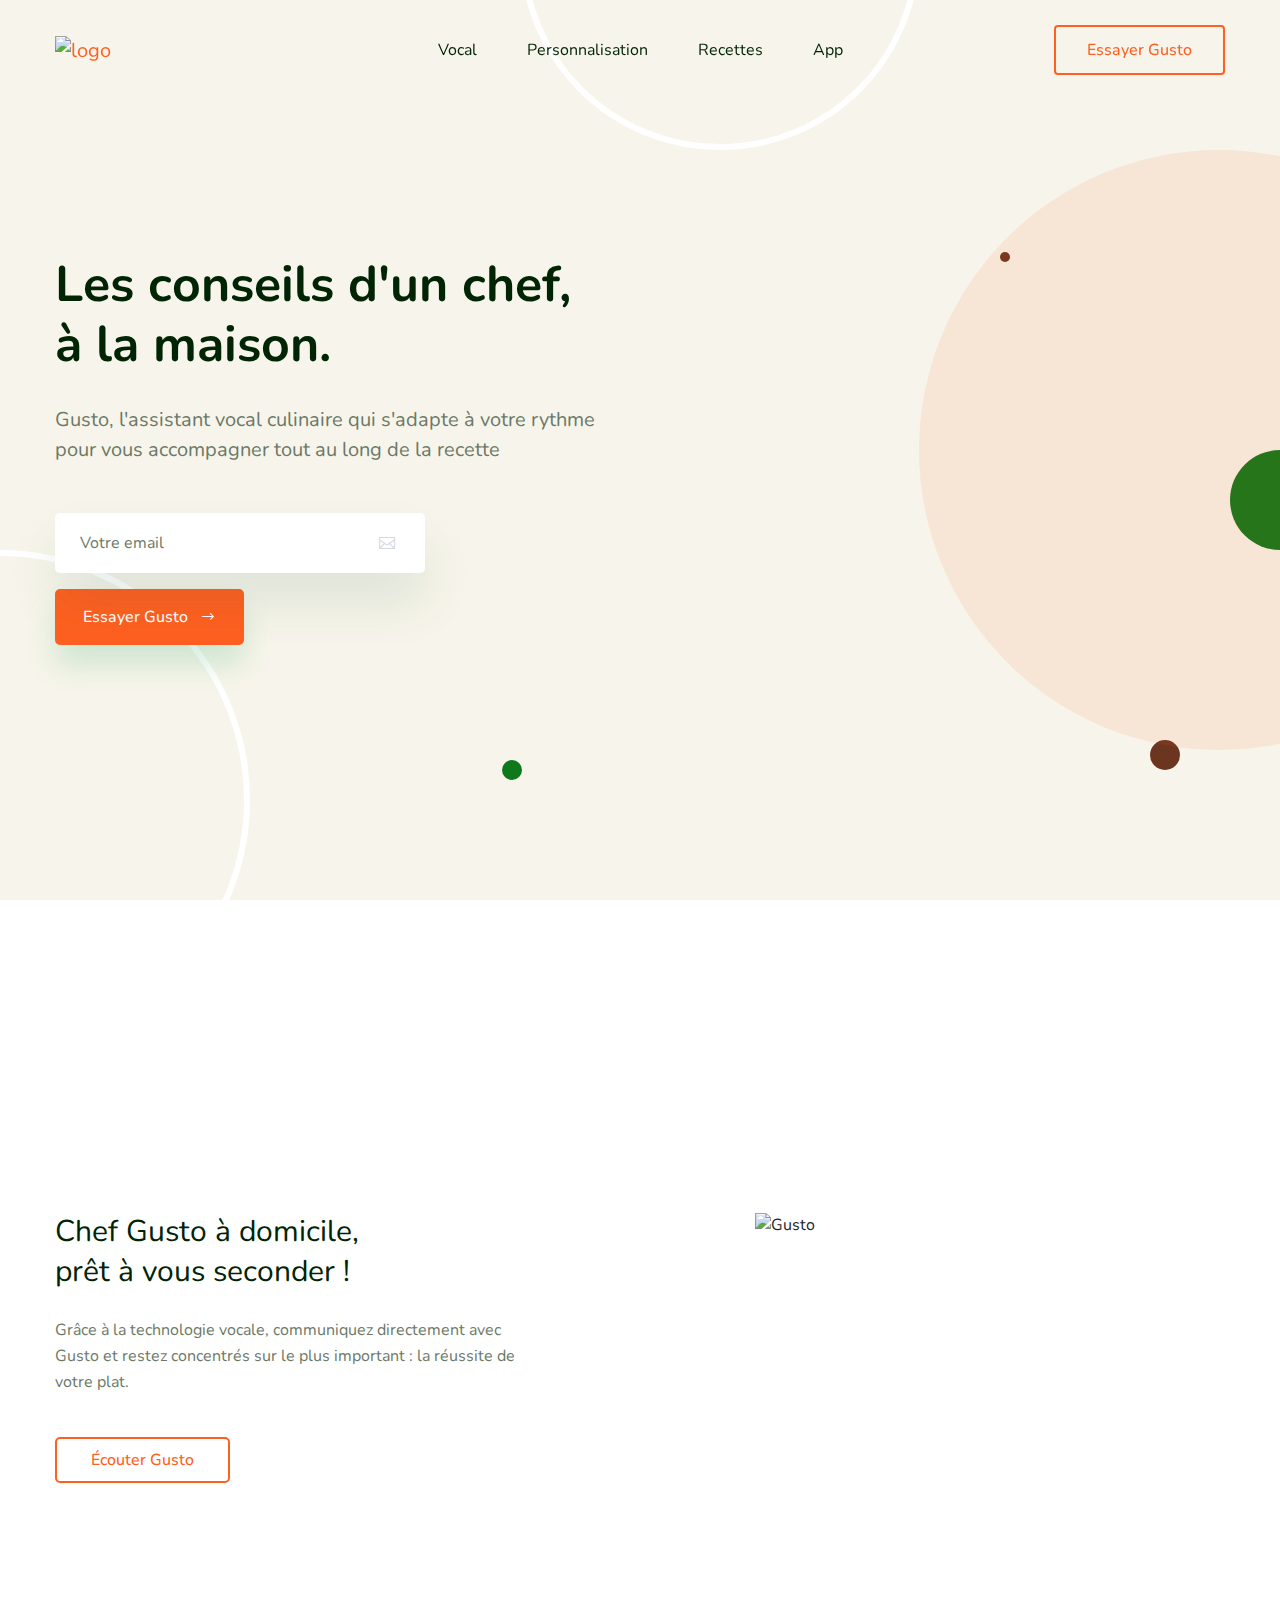
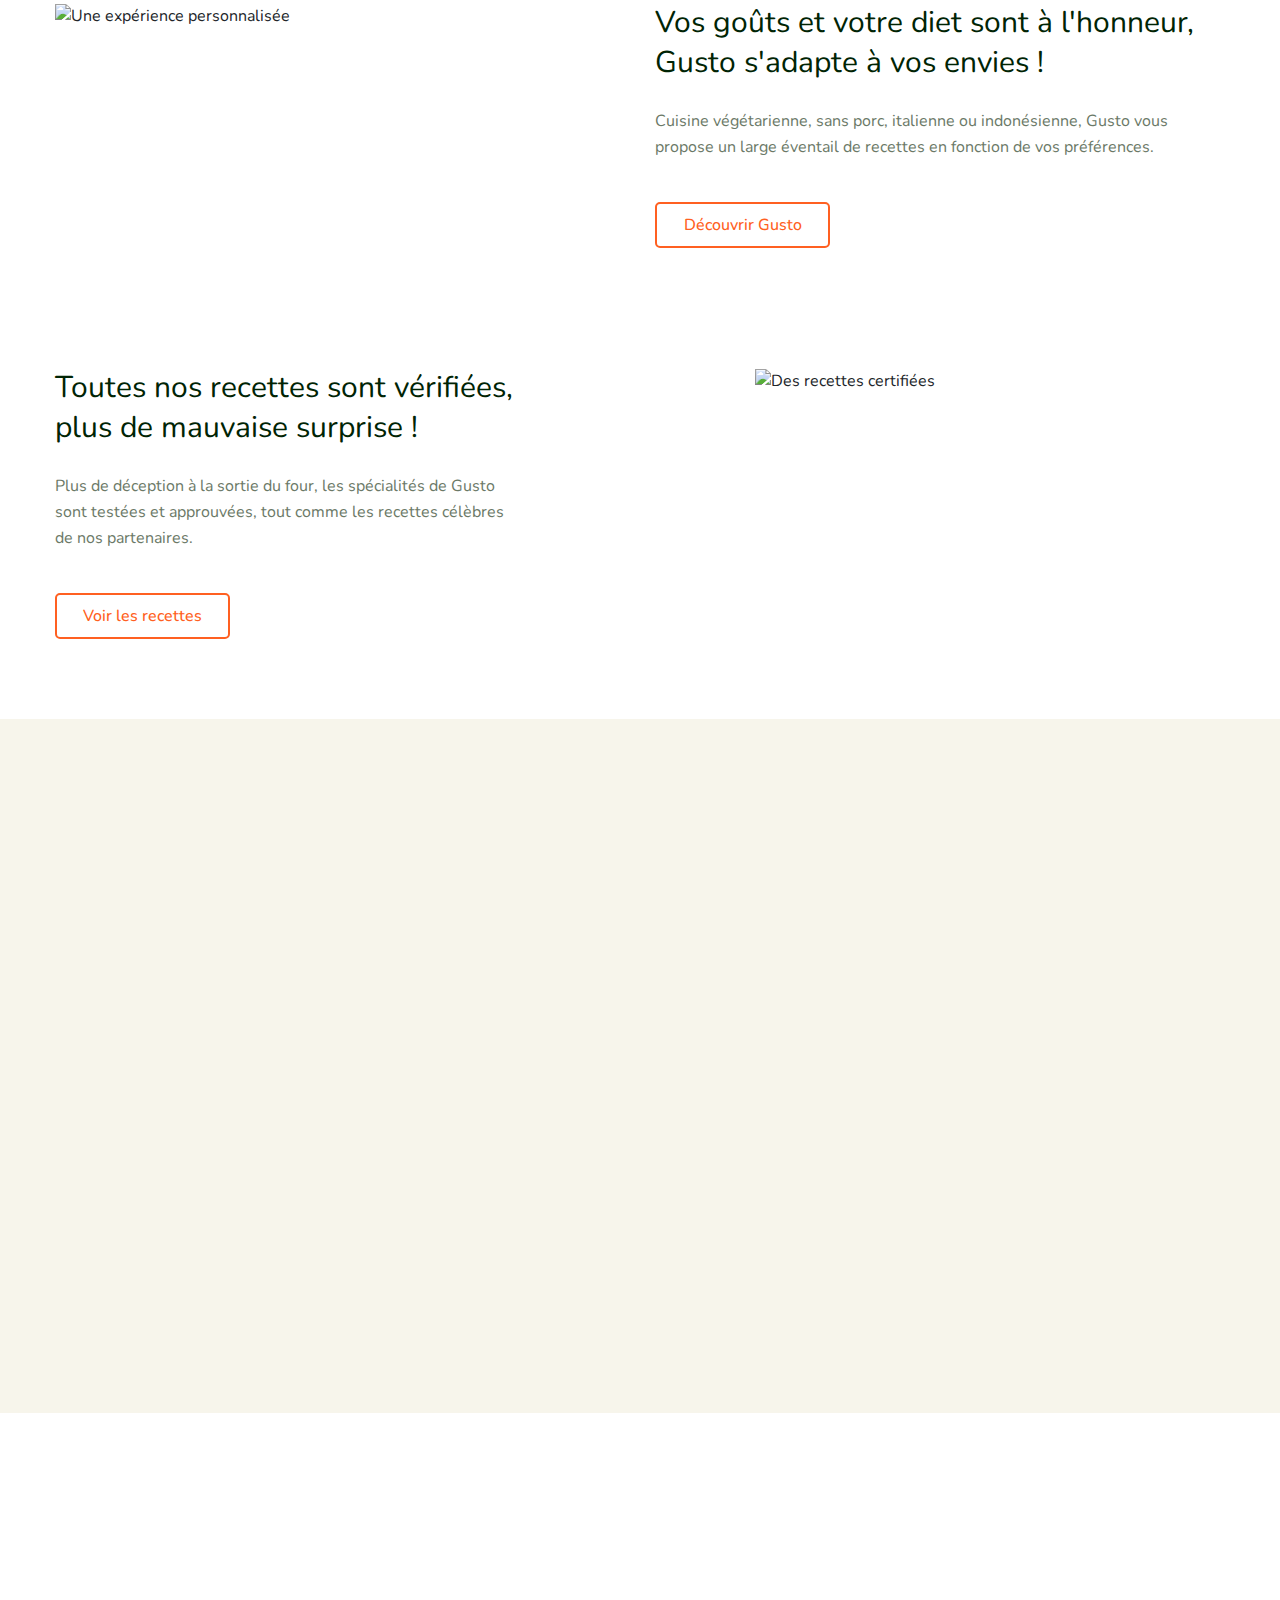
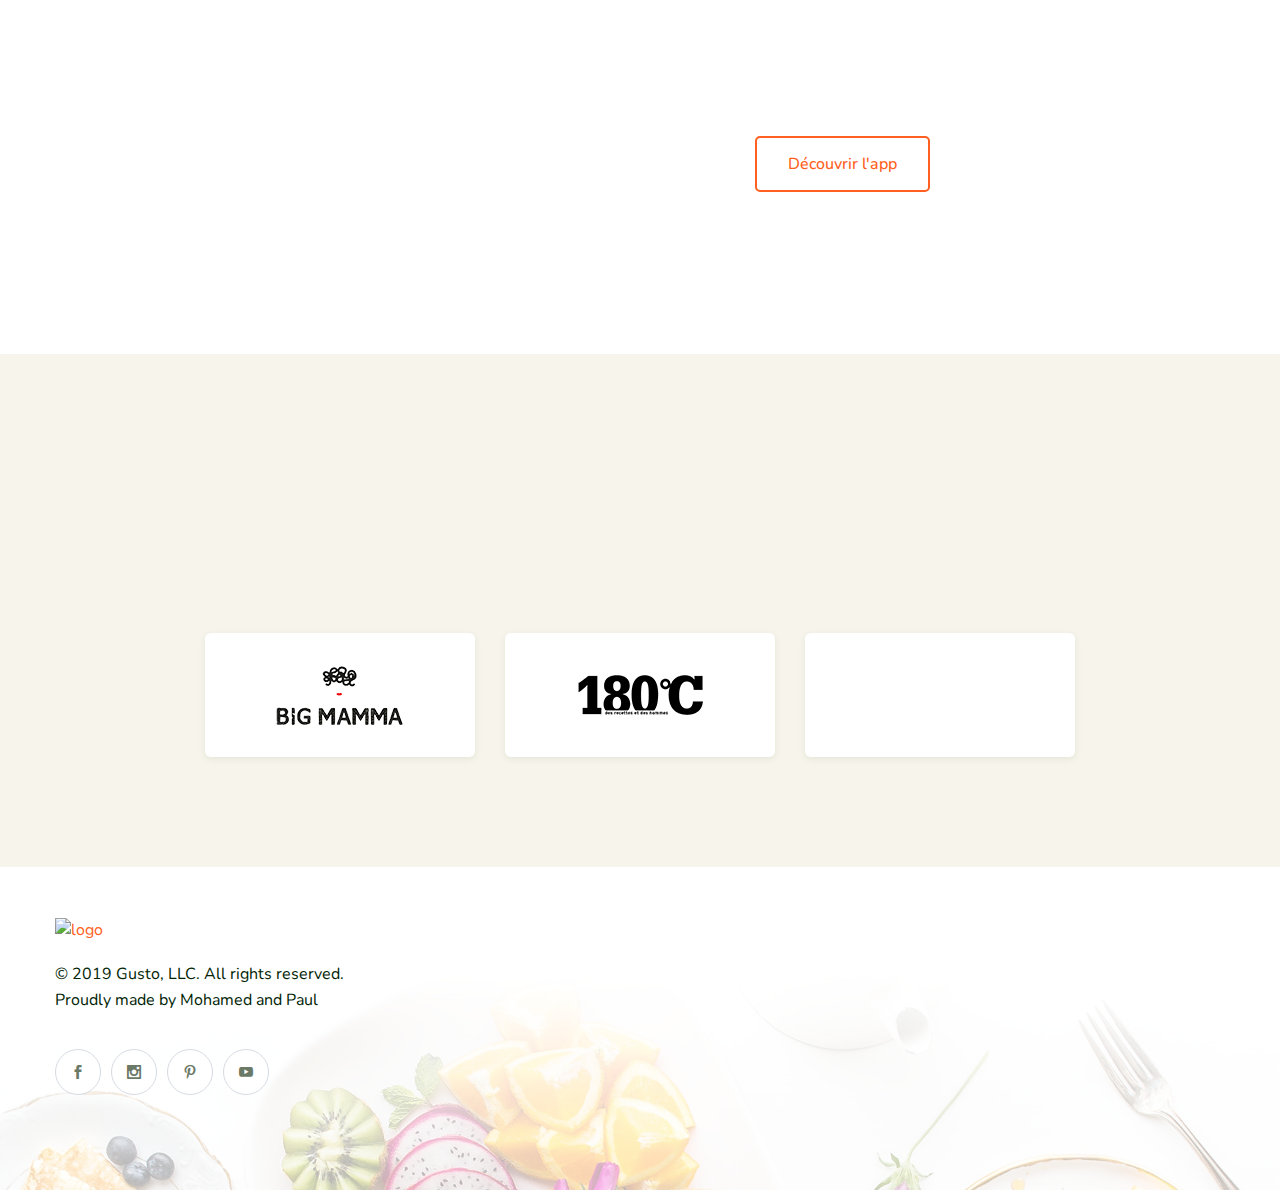
==== index.html @ d32ffe91 "Rename gusto_home.html to index.html" ====
<!doctype html>
<html lang="en">

<head>
    <meta charset="UTF-8">
    <meta name="viewport" content="width=device-width, initial-scale=1.0">
    <meta http-equiv="X-UA-Compatible" content="ie=edge">
    <title>Gusto</title>

    <!-- favicon icon -->
    <link rel="shortcut icon" href="images/favicon.ico" type="image/x-icon">

    <link rel="stylesheet" href="css/bootstrap.min.css">
    <link rel="stylesheet" href="css/font-awesome.min.css">
    <link rel="stylesheet" href="vendors/slick/slick.css">
    <link rel="stylesheet" href="vendors/slick/slick-theme.css">
    <link rel="stylesheet" href="vendors/elegant-icon/elegant-icon-style.css">
    <link rel="stylesheet" href="css/linearicons.css">
    <link rel="stylesheet" href="css/simple-line-icons.css">
    <link rel="stylesheet" href="vendors/animation/animate.css">

    <!-- custom -->
    <link rel="stylesheet" href="css/style.css">
    <link rel="stylesheet" href="css/responsive.css">

</head>

<body>
    <div class="body_wrapper">
        <header class="oppi_header oppi_header_transparent oppi_menu_center oppi_header_dark_color oppi_restaurent_header">
            <div class="container">
                <div class="row">
                    <div class="col-md-12 col-sm-12 col-12">
                        <nav class="navbar navbar-expand-lg header_nav">
                            <a class="navbar-brand logo" href="#">
                              <img src="images/Logo-lettres-tête-orange.svg" alt="logo">
                              <img src="images/Logo-lettres-tête-orange.svg" alt="logo">
                            </a>
                            <button class="navbar-toggler oppi_hamburger" type="button" data-toggle="collapse" data-target="#oppi_header_menu" aria-expanded="false">
                                <span class="bar_icon">
                                    <span class="bar bar_1"></span>
                                    <span class="bar bar_2"></span>
                                    <span class="bar bar_3"></span>
                                </span>
                            </button>

                            <div class="collapse navbar-collapse oppi_header_menu" id="oppi_header_menu">
                                <ul class="navbar-nav m-auto">
                                    <li class="nav-item">
                                        <a class="nav-link" href="#vocal">Vocal</a>
                                    </li>
                                    <li class="nav-item">
                                        <a class="nav-link" href="#personnalisation">Personnalisation</a>
                                    </li>
                                    <li class="nav-item">
                                        <a class="nav-link" href="#recettes">Recettes</a>
                                    </li>
                                    <li class="nav-item">
                                        <a class="nav-link" href="#app">App</a>
                                    </li>
                                    <!-- <li class="nav-item dropdown">
                                        <a class="nav-link dropdown-toggle" href="#" data-toggle="dropdown"> Case Study </a>
                                        <ul class="dropdown-menu">
                                            <li><a href="case_study_style_01.html">Case Study 1</a></li>
                                            <li><a href="case_study_style_02.html">Case Study 2</a></li>
                                            <li><a href="case_study_style_03.html">Case Study 3</a></li>
                                        </ul>
                                    </li>
                                    <li class="nav-item dropdown">
                                        <a class="nav-link dropdown-toggle" href="#" data-toggle="dropdown"> Pages </a>
                                        <ul class="dropdown-menu">
                                            <li><a href="how_it_works_style_01.html">How it works</a></li>
                                            <li><a href="download.html">Download</a></li>
                                            <li><a href="pricing_pro.html">Pricing</a></li>
                                            <li><a href="sign_in.html">Register</a></li>
                                            <li><a href="Integrations.html">API Integrations</a></li>
                                            <li><a href="support.html">Support</a></li>
                                        </ul>
                                    </li>
                                    <li class="nav-item dropdown">
                                        <a class="nav-link" href="#Fonctionnalités">Fonctionnalités</a>
                                        </ul>
                                    </li>
                                    <li class="nav-item">
                                        <a class="nav-link" href="contact.html">Contact Us</a>
                                    </li> -->
                                </ul>
                                <a class="oppi_try_for_free oppi_btn_right " href="#">Essayer Gusto</a>
                            </div>
                        </nav>
                    </div>
                </div>
            </div>
        </header>
        <!-- gusto_header -->

        <!-- gusto_finance_banner_area -->
        <section class="oppi_restaurant_banner_area">
            <div class="food_round_shap one" data-parallax='{"x": 100, "y": -100}'></div>
            <div class="food_round_shap two wow zoomIn"></div>
            <div class="food_round_shap three"></div>
            <div class="food_round_shap four wow zoomIn" data-wow-delay="0.4s"></div>
            <div class="food_round_shap five"></div>
            <!-- <img class="food_round_shap six wow fadeInLeft" data-wow-delay="0.6s" src="images/restaurant/banner_desh2.png" alt=""> -->
            <div class="food_round_shap seven wow fadeInDown" data-wow-delay="0.6s"></div>
            <div class="container">
                <div class="row">
                    <div class="col-lg-6 d-flex align-items-center">
                        <div class="oppi_restaurant_banner_content">
                          <h2 class="wow fadeInUp" data-wow-delay="0.4s">Les conseils d'un chef,<br>à la maison.</h2>
                          <p class="wow fadeInUp" data-wow-delay="0.6s">Gusto, l'assistant vocal culinaire qui s'adapte à votre rythme pour vous accompagner tout au long de la recette</p>
                          <form action="#" class="row coupon_form wow fadeInUp" data-wow-delay="0.8s">
                            <div class="coupon_w">
                                <div class="form-group">
                                    <input type="email" placeholder="Votre email">
                                    <label><i class="icon_mail_alt"></i></label>
                                </div>
                            </div>
                          </form>
                          <a href="#" class="oppi_dbtn restaurant_btn btn_icon wow fadeInUp" data-wow-delay="0.8s">Essayer Gusto<i class="arrow_right"></i></a>
                        </div>
                    </div>
                    <div class="col-lg-6 justify-content-end d-flex">
                        <div class="desh_img">
                            <div class="wow fadeIn" data-wow-delay="0.6s"><img data-parallax='{"x": 0, "y": -60}' src="images/assiette-banner5.png" alt=""></div>
                            <div class="round wow zoomIn"></div>
                        </div>
                    </div>
                </div>
            </div>
        </section>
        <!-- gusto_features_banner_area -->
                <section class="oppi_restaurent_features_area">
            <div class="container">
              <div class="section_title_three text-center">
                  <h2 class="f_title food_title wow fadeInUp">Gusto vous facilite la vie en cuisine, <br>voici ses fonctionnalités :</h2>
                 <!--  <p class="wow fadeInUp" data-wow-delay="0.3s">Lorem ipsum dolor sit amet, consectetur adipiscing elit. Sed elementum tortor nec dolor.</p> -->
              </div>
              <div class="row oppi_restaurent_features_item flex-row-reverse" id="vocal">
                  <div class="col-lg-5 offset-lg-1">
                      <div class="oppi_features_img img_left">
                          <img src="images/Banner-gusto.png" alt="Gusto">
                      </div>
                  </div>
                  <div class="col-lg-6 d-flex align-items-center">
                      <div class="oppi_restaurent_content">
                          <h2>Chef Gusto à domicile,<br>prêt à vous seconder !</h2>
                          <p>Grâce à la technologie vocale, communiquez directement avec Gusto et restez concentrés sur le plus important : la réussite de votre plat.</p>
                          <a href="#" class="oppi_dbtn restaurant_btn restaurant_btn_two">Écouter Gusto</a>
                      </div>
                  </div>
              </div>
              <div class="row oppi_restaurent_features_item" id="personnalisation">
                  <div class="col-lg-5">
                      <div class="oppi_features_img img_left">
                          <img src="images/Banner-personnalisation.png" alt="Une expérience personnalisée">
                      </div>
                  </div>
                  <div class="col-lg-6 offset-lg-1 d-flex align-items-center">
                      <div class="oppi_restaurent_content">
                          <h2>Vos goûts et votre diet sont à l'honneur, Gusto s'adapte à vos envies !</h2>
                          <p>Cuisine végétarienne, sans porc, italienne ou indonésienne, Gusto vous propose un large éventail de recettes en fonction de vos préférences. </p>
                          <a href="#" class="oppi_dbtn restaurant_btn restaurant_btn_two">Découvrir Gusto</a>
                      </div>
                  </div>
                </div>
                <div class="row oppi_restaurent_features_item flex-row-reverse" id="recettes">
                    <div class="col-lg-5 offset-lg-1">
                        <div class="oppi_features_img img_left">
                            <img src="images/Banner-recettes.png" alt="Des recettes certifiées">
                        </div>
                    </div>
                    <div class="col-lg-6 d-flex align-items-center">
                        <div class="oppi_restaurent_content">
                            <h2>Toutes nos recettes sont vérifiées, plus de mauvaise surprise !</h2>
                            <p>Plus de déception à la sortie du four, les spécialités de Gusto sont testées et approuvées, tout comme les recettes célèbres de nos partenaires.</p>
                            <a href="#" class="oppi_dbtn restaurant_btn restaurant_btn_two">Voir les recettes</a>
                        </div>
                    </div>
                </div>
            </div>
        </section>
        <!-- gusto_food_banner_area -->
        <section class="oppi_restaurant_software_area">
            <div class="container">
                <h2 class="text-center food_title sec_title wow fadeInUp" data-wow-delay="0.2s">La voix d'un chef <br> pour vous accompagner en cuisine</h2>
                <div class="row">
                    <div class="col-lg-4 col-md-4 col-sm-6 col-12">
                        <div class="oppi_feature_item oppi_restaurant_feature_item">
                            <div class="feature_img text-center wow fadeInUp" data-wow-delay="0.2s">
                                <img src="images/Banner-frigo.png" alt="feature_img" class="img-fluid">
                            </div>
                            <a href="#">
                                <h4 class="feature_title text-center wow fadeInUp" data-wow-delay="0.2s">Cuisinez avec ce que vous avez sous la main</h4>
                            </a>
                            <p class="wow fadeInUp" data-wow-delay="0.2s">La fonction Frigo vous permet de trouver des recettes avec  les ingrédients que vous avez déjà. </p>
                        </div>
                    </div>
                    <div class="col-lg-4 col-md-4 col-sm-6 col-12">
                        <div class="oppi_feature_item oppi_restaurant_feature_item">
                            <div class="feature_img text-center wow fadeInUp" data-wow-delay="0.4s">
                                <img src="images/Banner-liste.png" alt="feature_img" class="img-fluid">
                            </div>
                            <a href="#">
                                <h4 class="feature_title text-center wow fadeInUp" data-wow-delay="0.4s">Vos courses directement disponibles dans l'app</h4>
                            </a>
                            <p class="wow fadeInUp" data-wow-delay="0.4s">Faites-vous livrer les ingrédients nécessaires en un rien de temps avec la fonction Liste de courses.</p>
                        </div>
                    </div>
                    <div class="col-lg-4 col-md-4 col-sm-6 col-12">
                        <div class="oppi_feature_item oppi_restaurant_feature_item">
                            <div class="feature_img text-center wow fadeInUp" data-wow-delay="0.6s">
                                <img src="images/Banner-outils.png" alt="feature_img" class="img-fluid">
                            </div>
                            <a href="#">
                                <h4 class="feature_title text-center wow fadeInUp" data-wow-delay="0.6s">Plein d'outils<br>à portée de main</h4>
                                <p class="wow fadeInUp" data-wow-delay="0.6s">Gusto est un couteau-suisse : convertisseur, minuteur ou musique...<br>Le parfait assistant !</p>
                            </a>
                        </div>
                    </div>
                </div>
            </div>
        </section>
        <!-- gusto_restaurant_software_area -->

        <!-- gusto_restaurent_action_area -->
        <section class="oppi_restaurent_action_area" id="app">
            <div class="container">
                <div class="row">
                    <div class="col-lg-6">
                        <div class="oppi_restaurent_action_img">
                            <img class="wow fadeInLeft" data-wow-delay="0.3s" src="images/gusto-iphone-mockup.png" alt="Gusto app">
                            <img class="wow fadeInLeft" data-wow-delay="0.6s" src="images/gusto-ipad-mockup.png" alt="">
                        </div>
                    </div>
                    <div class="col-lg-5 offset-lg-1 d-flex align-items-center">
                        <div class="oppi_restaurent_action_content">
                            <h2 class="wow fadeInUp" data-wow-delay="0.2s">Tout ça dans une seule app.</h2>
                            <p class="wow fadeInUp" data-wow-delay="0.4s">Gusto est disponible en avant-première sur Apple Store et Google Play, inscrivez-vous pour accueillir Gusto chez vous !</p>
                            <div class="oppi_btn_group">
                                <a href="#" class="oppi_dbtn restaurant_btn restaurant_btn_two">Découvrir l'app</a>
                            </div>
                        </div>
                    </div>
                </div>
            </div>
        </section>
<!--         <section class="oppi_coupon_area">
            <div class="container">
                <div class="coupon_inner">
                    <div class="section_title_three text-center">
                        <h2 class="f_title food_title wow fadeInUp"> Get free Coupon Now</h2>
                        <p class="wow fadeInUp" data-wow-delay="0.3s">Lorem ipsum dolor sit amet, consectetur adipiscing elit. Sed elementum tortor nec dolor.</p>
                    </div>
                    <form action="#" class="row coupon_form">
                        <div class="coupon_w">
                            <div class="form-group">
                                <input type="text" placeholder="Your name">
                                <label><i class="icon_profile"></i></label>
                            </div>
                        </div>
                        <div class="coupon_w">
                            <div class="form-group">
                                <input type="email" placeholder="Your email">
                                <label><i class="icon_mail_alt"></i></label>
                            </div>
                        </div>
                        <div class="coupon_w2">
                            <div class="form-group">
                                <a href="#" class="oppi_dbtn restaurant_btn">Subscribe Now</a>
                            </div>
                        </div>
                    </form>
                    <div class="utility_banner_video">
                        <div class="video_img">
                            <img src="images/restaurant/video.jpg" alt="banner_video_img" class="img-fluid">
                            <a class="popup-youtube video_icon" href="https://www.youtube.com/watch?v=f31Q26nyGcg">
                                <div class="icon"><i class="fa fa-play"></i></div>
                            </a>
                        </div>
                    </div>
                </div>
            </div>
        </section> -->

        <!-- gusto_restaurent_area -->

        <!-- gusto_restaurent_partners_area -->
        <section class="oppi_restaurent_partners_area">
            <div class="container">
                <div class="section_title_three text-center titre">
                    <h2 class="f_title food_title wow fadeInUp">Nos partenaires culinaires</h2>
                    <p class="wow fadeInUp" data-wow-delay="0.3s">Retrouvez les recettes emblématiques qui ont fait le succès de ces acteurs reconnus. Le tiramisu Big Mamma à domicile, le rêve non ?</p>
                </div>
                <div class="row justify-content-center">
                    <div class="col-lg-3 col-md-3 col-5">
                        <a href="#" class="restaurent_partners_item">
                            <img src="images/Logo-bigmamma.png" alt="">
                        </a>
                    </div>
                    <div class="col-lg-3 col-md-3 col-5">
                        <a href="#" class="restaurent_partners_item">
                            <img src="images/Logo-180c.png" alt="">
                        </a>
                    </div>
                    <div class="col-lg-3 col-md-3 col-5">
                        <a href="#" class="restaurent_partners_item">
                            <img src="images/Logo-pierresang.png" alt="">
                        </a>
                    </div>
                   <!--  <div class="col-lg-3 col-md-3 col-6">
                        <a href="#" class="restaurent_partners_item">
                            <img src="images/restaurant/partner4.png" alt="">
                        </a>
                    </div>
                    <div class="col-lg-3 col-md-3 col-6">
                        <a href="#" class="restaurent_partners_item">
                            <img src="images/restaurant/partner5.png" alt="">
                        </a>
                    </div>
                    <div class="col-lg-3 col-md-3 col-6">
                        <a href="#" class="restaurent_partners_item">
                            <img src="images/restaurant/partner6.png" alt="">
                        </a>
                    </div>
                    <div class="col-lg-3 col-md-3 col-6">
                        <a href="#" class="restaurent_partners_item">
                            <img src="images/restaurant/partner7.png" alt="">
                        </a>
                    </div>
                    <div class="col-lg-3 col-md-3 col-6">
                        <a href="#" class="restaurent_partners_item">
                            <img src="images/restaurant/partner8.png" alt="">
                        </a>
                    </div> -->
                </div>
            </div>
        </section>
        <!-- gusto_restaurent_partners_area -->

        <!-- gusto_restaurent_faq_area -->
<!--         <section class="oppi_restaurant_faq">
            <div class="container">
                <div class="section_title_three text-center">
                    <h2 class="f_title food_title wow fadeInUp">Frequently Asked Questions</h2>
                    <p class="wow fadeInUp" data-wow-delay="0.3s">Lorem ipsum dolor sit amet, consectetur adipiscing elit. Donec vel lorem tempor, commodo quam eu, tempor tellus.</p>
                </div>
                <div class="restaurant_faq_inner">
                    <ul class="nav nav-tabs" id="myTab" role="tablist">
                        <li class="nav-item">
                            <a class="nav-link active" id="customer-tab" data-toggle="tab" href="#customer" role="tab" aria-controls="customer" aria-selected="true">I’m a customer</a>
                        </li>
                        <li class="nav-item">
                            <a class="nav-link" id="food-tab" data-toggle="tab" href="#food" role="tab" aria-controls="food" aria-selected="false">I’m a Food man</a>
                        </li>
                    </ul>
                    <div class="tab-content" id="myTabContent">
                        <div class="tab-pane fade show active" id="customer" role="tabpanel" aria-labelledby="customer-tab">
                            <div id="accordion">
                                <div class="card">
                                    <div class="card-header" id="headingOne">
                                        <button class="btn btn-link" data-toggle="collapse" data-target="#collapseOne" aria-expanded="true" aria-controls="collapseOne">
                                                I got the wrong food. What should I do?<i class="icon_plus"></i><i class="icon_minus-06"></i>
                                        </button>
                                    </div>

                                    <div id="collapseOne" class="collapse show" aria-labelledby="headingOne" data-parent="#accordion">
                                        <div class="card-body">
                                            Lorem ipsum dolor sit amet, consectetur adipiscing elit. Ut dui arcu, pretium id metus vitae, eleifend suscipit sem. Suspendisse malesuada nisl vitae facilisis fermentum. Aliquam viverra elementum nisi. Aenean eu enim in purus maximus tincidunt eu in lacus. Donec molestie pretium libero nec condimentum. Pellentesque in libero sagittis, eleifend ipsum.
                                        </div>
                                    </div>
                                </div>
                                <div class="card">
                                    <div class="card-header" id="headingTwo">
                                        <button class="btn btn-link collapsed" data-toggle="collapse" data-target="#collapseTwo" aria-expanded="false" aria-controls="collapseTwo">
                                            I forgot to apply promo code on my food order. What can I do now?<i class="icon_plus"></i><i class="icon_minus-06"></i>
                                        </button>
                                    </div>
                                    <div id="collapseTwo" class="collapse" aria-labelledby="headingTwo" data-parent="#accordion">
                                        <div class="card-body">
                                            Lorem ipsum dolor sit amet, consectetur adipiscing elit. Ut dui arcu, pretium id metus vitae, eleifend suscipit sem. Suspendisse malesuada nisl vitae facilisis fermentum. Aliquam viverra elementum nisi. Aenean eu enim in purus maximus tincidunt eu in lacus. Donec molestie pretium libero nec condimentum. Pellentesque in libero sagittis, eleifend ipsum.
                                        </div>
                                    </div>
                                </div>
                                <div class="card">
                                    <div class="card-header" id="headingThree">
                                        <button class="btn btn-link collapsed" data-toggle="collapse" data-target="#collapseThree" aria-expanded="false" aria-controls="collapseThree">
                                            The foodman cancelled my order. What should I do?<i class="icon_plus"></i><i class="icon_minus-06"></i>
                                        </button>
                                    </div>
                                    <div id="collapseThree" class="collapse" aria-labelledby="headingThree" data-parent="#accordion">
                                        <div class="card-body">
                                            Lorem ipsum dolor sit amet, consectetur adipiscing elit. Ut dui arcu, pretium id metus vitae, eleifend suscipit sem. Suspendisse malesuada nisl vitae facilisis fermentum. Aliquam viverra elementum nisi. Aenean eu enim in purus maximus tincidunt eu in lacus. Donec molestie pretium libero nec condimentum. Pellentesque in libero sagittis, eleifend ipsum.
                                        </div>
                                    </div>
                                </div>
                                <div class="card">
                                    <div class="card-header" id="headingfour">
                                        <button class="btn btn-link collapsed" data-toggle="collapse" data-target="#collapsefour" aria-expanded="false" aria-controls="collapsefour">
                                            My foodman’s number is unreachable. What should I do?<i class="icon_plus"></i><i class="icon_minus-06"></i>
                                        </button>
                                    </div>
                                    <div id="collapsefour" class="collapse" aria-labelledby="headingfour" data-parent="#accordion">
                                        <div class="card-body">
                                            Lorem ipsum dolor sit amet, consectetur adipiscing elit. Ut dui arcu, pretium id metus vitae, eleifend suscipit sem. Suspendisse malesuada nisl vitae facilisis fermentum. Aliquam viverra elementum nisi. Aenean eu enim in purus maximus tincidunt eu in lacus. Donec molestie pretium libero nec condimentum. Pellentesque in libero sagittis, eleifend ipsum.
                                        </div>
                                    </div>
                                </div>
                                <div class="card">
                                    <div class="card-header" id="headingfive">
                                        <button class="btn btn-link collapsed" data-toggle="collapse" data-target="#collapsefive" aria-expanded="false" aria-controls="collapsefive">
                                            How can I get the customer support ?<i class="icon_plus"></i><i class="icon_minus-06"></i>
                                        </button>
                                    </div>
                                    <div id="collapsefive" class="collapse" aria-labelledby="headingfive" data-parent="#accordion">
                                        <div class="card-body">
                                            Lorem ipsum dolor sit amet, consectetur adipiscing elit. Ut dui arcu, pretium id metus vitae, eleifend suscipit sem. Suspendisse malesuada nisl vitae facilisis fermentum. Aliquam viverra elementum nisi. Aenean eu enim in purus maximus tincidunt eu in lacus. Donec molestie pretium libero nec condimentum. Pellentesque in libero sagittis, eleifend ipsum.
                                        </div>
                                    </div>
                                </div>
                                <div class="card">
                                    <div class="card-header" id="headingsix">
                                        <button class="btn btn-link collapsed" data-toggle="collapse" data-target="#collapsesix" aria-expanded="false" aria-controls="collapsesix">
                                           The foodman refused to take my order.<i class="icon_plus"></i><i class="icon_minus-06"></i>
                                        </button>
                                    </div>
                                    <div id="collapsesix" class="collapse" aria-labelledby="headingsix" data-parent="#accordion">
                                        <div class="card-body">
                                            Lorem ipsum dolor sit amet, consectetur adipiscing elit. Ut dui arcu, pretium id metus vitae, eleifend suscipit sem. Suspendisse malesuada nisl vitae facilisis fermentum. Aliquam viverra elementum nisi. Aenean eu enim in purus maximus tincidunt eu in lacus. Donec molestie pretium libero nec condimentum. Pellentesque in libero sagittis, eleifend ipsum.
                                        </div>
                                    </div>
                                </div>
                            </div>
                        </div>
                        <div class="tab-pane fade" id="food" role="tabpanel" aria-labelledby="food-tab">
                            <div id="accordiontwo">
                                <div class="card">
                                    <div class="card-header" id="headingseven">
                                        <button class="btn btn-link collapsed" data-toggle="collapse" data-target="#collapseseven" aria-expanded="false" aria-controls="collapseseven">
                                                I got the wrong food. What should I do?<i class="icon_plus"></i><i class="icon_minus-06"></i>
                                        </button>
                                    </div>

                                    <div id="collapseseven" class="collapse" aria-labelledby="headingseven" data-parent="#accordiontwo">
                                        <div class="card-body">
                                            Hanky panky codswallop tomfoolery Eaton blimey bugger all mate morish show off show off pick your nose and blow off, posh geeza gormless mufty buggered tinkety tonk old fruit. Chancer I don't want no agro nancy boy it's all gone to pot happy days I squiffy, only a quid bugger.!
                                        </div>
                                    </div>
                                </div>
                                <div class="card">
                                    <div class="card-header" id="headingeight">
                                        <button class="btn btn-link" data-toggle="collapse" data-target="#collapseeight" aria-expanded="true" aria-controls="collapseeight">
                                            I forgot to apply promo code on my food order. What can I do now?<i class="icon_plus"></i><i class="icon_minus-06"></i>
                                        </button>
                                    </div>
                                    <div id="collapseeight" class="collapse show" aria-labelledby="headingeight" data-parent="#accordiontwo">
                                        <div class="card-body">
                                            Lorem ipsum dolor sit amet, consectetur adipiscing elit. Ut dui arcu, pretium id metus vitae, eleifend suscipit sem. Suspendisse malesuada nisl vitae facilisis fermentum. Aliquam viverra elementum nisi. Aenean eu enim in purus maximus tincidunt eu in lacus. Donec molestie pretium libero nec condimentum. Pellentesque in libero sagittis, eleifend ipsum.
                                        </div>
                                    </div>
                                </div>
                                <div class="card">
                                    <div class="card-header" id="headingnine">
                                        <button class="btn btn-link collapsed" data-toggle="collapse" data-target="#collapsenine" aria-expanded="false" aria-controls="collapsenine">
                                            The foodman cancelled my order. What should I do?<i class="icon_plus"></i><i class="icon_minus-06"></i>
                                        </button>
                                    </div>
                                    <div id="collapsenine" class="collapse" aria-labelledby="headingnine" data-parent="#accordiontwo">
                                        <div class="card-body">
                                            Lorem ipsum dolor sit amet, consectetur adipiscing elit. Ut dui arcu, pretium id metus vitae, eleifend suscipit sem. Suspendisse malesuada nisl vitae facilisis fermentum. Aliquam viverra elementum nisi. Aenean eu enim in purus maximus tincidunt eu in lacus. Donec molestie pretium libero nec condimentum. Pellentesque in libero sagittis, eleifend ipsum.
                                        </div>
                                    </div>
                                </div>
                                <div class="card">
                                    <div class="card-header" id="headingten">
                                        <button class="btn btn-link collapsed" data-toggle="collapse" data-target="#collapseten" aria-expanded="false" aria-controls="collapseten">
                                            My foodman’s number is unreachable. What should I do?<i class="icon_plus"></i><i class="icon_minus-06"></i>
                                        </button>
                                    </div>
                                    <div id="collapseten" class="collapse" aria-labelledby="headingten" data-parent="#accordiontwo">
                                        <div class="card-body">
                                            Lorem ipsum dolor sit amet, consectetur adipiscing elit. Ut dui arcu, pretium id metus vitae, eleifend suscipit sem. Suspendisse malesuada nisl vitae facilisis fermentum. Aliquam viverra elementum nisi. Aenean eu enim in purus maximus tincidunt eu in lacus. Donec molestie pretium libero nec condimentum. Pellentesque in libero sagittis, eleifend ipsum.
                                        </div>
                                    </div>
                                </div>
                                <div class="card">
                                    <div class="card-header" id="headingeleven">
                                        <button class="btn btn-link collapsed" data-toggle="collapse" data-target="#collapseeleven" aria-expanded="false" aria-controls="collapseeleven">
                                            How can I get the customer support ?<i class="icon_plus"></i><i class="icon_minus-06"></i>
                                        </button>
                                    </div>
                                    <div id="collapseeleven" class="collapse" aria-labelledby="headingeleven" data-parent="#accordiontwo">
                                        <div class="card-body">
                                            Lorem ipsum dolor sit amet, consectetur adipiscing elit. Ut dui arcu, pretium id metus vitae, eleifend suscipit sem. Suspendisse malesuada nisl vitae facilisis fermentum. Aliquam viverra elementum nisi. Aenean eu enim in purus maximus tincidunt eu in lacus. Donec molestie pretium libero nec condimentum. Pellentesque in libero sagittis, eleifend ipsum.
                                        </div>
                                    </div>
                                </div>
                                <div class="card">
                                    <div class="card-header" id="headingtwleve">
                                        <button class="btn btn-link collapsed" data-toggle="collapse" data-target="#collapsetwleve" aria-expanded="false" aria-controls="collapsetwleve">
                                           The foodman refused to take my order.<i class="icon_plus"></i><i class="icon_minus-06"></i>
                                        </button>
                                    </div>
                                    <div id="collapsetwleve" class="collapse" aria-labelledby="headingtwleve" data-parent="#accordiontwo">
                                        <div class="card-body">
                                            Lorem ipsum dolor sit amet, consectetur adipiscing elit. Ut dui arcu, pretium id metus vitae, eleifend suscipit sem. Suspendisse malesuada nisl vitae facilisis fermentum. Aliquam viverra elementum nisi. Aenean eu enim in purus maximus tincidunt eu in lacus. Donec molestie pretium libero nec condimentum. Pellentesque in libero sagittis, eleifend ipsum.
                                        </div>
                                    </div>
                                </div>
                            </div>
                        </div>
                    </div>
                    <div class="text-center">
                        <a href="#" class="oppi_dbtn restaurant_btn restaurant_btn_two btn_icon">View all FAQ<i class="arrow_right"></i></a>
                    </div>
                </div>
            </div>
        </section> -->
        <!-- gusto_restaurent_faq_area -->


        <footer class="oppi_footer_wrap oppi_finance_footer oppi_restaurent_footer">
            <!-- <img class="footer_bg" src="images/restaurant/footer_bg.png" alt=""> -->
            <div class="oppi_footer_top">
                <div class="container">
                    <div class="oppi_footer_top_inner">
                        <div class="row">
                            <div class="col-lg-4 col-md-6 col-sm-6 col-12">
                                <div class="oppi_footer_widget">
                                    <a href="#" class="oppi_footer_logo">
                                        <img src="images/Logo-lettres-tête-orange.svg" alt="logo">
                                    </a>
                                    <p class="footer_para"> © 2019 Gusto, LLC. All rights reserved.<br> Proudly made by Mohamed and Paul </p>
                                    <div class="oppi_footer_social">
                                        <ul class="social_item text-right">
                                            <li><a href="#"><i class="social_facebook"></i></a></li>
                                            <li><a href="#"><i class="social_instagram"></i></a></li>
                                            <li><a href="#"><i class="social_pinterest"></i></a></li>
                                            <li><a href="#"><i class="social_youtube"></i></a></li>
                                        </ul>
                                    </div>
                                </div>
                            </div>
                            <!-- <div class="col-lg-2 col-md-6 col-sm-6 col-12">
                                <div class="oppi_footer_widget">
                                    <h4 class="oppi_footer_title">Features</h4>
                                    <ul class="oppi_footer_menu">
                                        <li><a href="#">Analytics</a></li>
                                        <li><a href="#">Activity</a></li>
                                        <li><a href="#">Content</a> </li>
                                        <li><a href="#">Management </a></li>
                                        <li><a href="#">Publishing</a></li>
                                        <li><a href="#">Influencers</a></li>
                                        <li><a href="#">Online Payments</a></li>
                                        <li><a href="#">Android app</a></li>
                                        <li><a href="#">iOS app</a></li>
                                    </ul>
                                </div>
                            </div>
                            <div class="col-lg-3 col-md-6 col-sm-6 col-12">
                                <div class="oppi_footer_widget pl_100">
                                    <h4 class="oppi_footer_title">About Us</h4>
                                    <ul class="oppi_footer_menu">
                                        <li><a href="#">Our Story</a></li>
                                        <li><a href="#">Invoice Software</a></li>
                                        <li><a href="#">Time Tracking</a></li>
                                        <li><a href="#">Blog</a></li>
                                        <li><a href="#">About Us</a></li>
                                        <li><a href="#">Careers</a></li>
                                        <li><a href="#">Press Center</a></li>
                                        <li><a href="#">Contact Us</a></li>
                                    </ul>
                                </div>
                            </div>
                            <div class="col-lg-3 col-md-6 col-sm-6 col-12">
                                <div class="oppi_footer_widget pl_100">
                                    <h4 class="oppi_footer_title">Helpful Links</h4>
                                    <ul class="oppi_footer_menu">
                                        <li><a href="#">Accounting Software</a></li>
                                        <li><a href="#">Privacy Policy</a></li>
                                        <li><a href="#">Terms of Service</a></li>
                                        <li><a href="#">Support</a></li>
                                        <li><a href="#">Accessibility</a></li>
                                        <li><a href="#">Sitemap</a></li>
                                        <li><a href="#">Invoice Template</a></li>
                                        <li><a href="#">Login</a></li>
                                    </ul>
                                </div>
                            </div> -->
                        </div>
                    </div>
                </div>
            </div>
        </footer>
        <!-- gusto_footer_wrap -->
    </div>

    <script src="js/jquery-3.4.1.min.js"></script>
    <script src="js/bootstrap.min.js"></script>
    <script src="vendors/slick/slick.min.js"></script>
    <script src="vendors/simple-icon/iconify.min.js"></script>
    <script src="vendors/wow/wow.min.js"></script>
    <script src="vendors/sckroller/jquery.parallax-scroll.js"></script>
    <script src="vendors/magnify-pop/jquery.magnific-popup.min.js"></script>
    <script src="js/main.js"></script>

</body>

</html>
---- vendors/elegant-icon/elegant-icon-style.css ----
@font-face {
	font-family: 'ElegantIcons';
	src:url('fonts/ElegantIcons.eot');
	src:url('fonts/ElegantIconsd41d.eot?#iefix') format('embedded-opentype'),
		url('fonts/ElegantIcons.woff') format('woff'),
		url('fonts/ElegantIcons.ttf') format('truetype'),
		url('fonts/ElegantIcons.svg#ElegantIcons') format('svg');
	font-weight: normal;
	font-style: normal;
}

/* Use the following CSS code if you want to use data attributes for inserting your icons */
[data-icon]:before {
	font-family: 'ElegantIcons';
	content: attr(data-icon);
	speak: none;
	font-weight: normal;
	font-variant: normal;
	text-transform: none;
	line-height: 1;
	-webkit-font-smoothing: antialiased;
	-moz-osx-font-smoothing: grayscale;
}

/* Use the following CSS code if you want to have a class per icon */
/*
Instead of a list of all class selectors,
you can use the generic selector below, but it's slower:
[class*="your-class-prefix"] {
*/
.arrow_up, .arrow_down, .arrow_left, .arrow_right, .arrow_left-up, .arrow_right-up, .arrow_right-down, .arrow_left-down, .arrow-up-down, .arrow_up-down_alt, .arrow_left-right_alt, .arrow_left-right, .arrow_expand_alt2, .arrow_expand_alt, .arrow_condense, .arrow_expand, .arrow_move, .arrow_carrot-up, .arrow_carrot-down, .arrow_carrot-left, .arrow_carrot-right, .arrow_carrot-2up, .arrow_carrot-2down, .arrow_carrot-2left, .arrow_carrot-2right, .arrow_carrot-up_alt2, .arrow_carrot-down_alt2, .arrow_carrot-left_alt2, .arrow_carrot-right_alt2, .arrow_carrot-2up_alt2, .arrow_carrot-2down_alt2, .arrow_carrot-2left_alt2, .arrow_carrot-2right_alt2, .arrow_triangle-up, .arrow_triangle-down, .arrow_triangle-left, .arrow_triangle-right, .arrow_triangle-up_alt2, .arrow_triangle-down_alt2, .arrow_triangle-left_alt2, .arrow_triangle-right_alt2, .arrow_back, .icon_minus-06, .icon_plus, .icon_close, .icon_check, .icon_minus_alt2, .icon_plus_alt2, .icon_close_alt2, .icon_check_alt2, .icon_zoom-out_alt, .icon_zoom-in_alt, .icon_search, .icon_box-empty, .icon_box-selected, .icon_minus-box, .icon_plus-box, .icon_box-checked, .icon_circle-empty, .icon_circle-slelected, .icon_stop_alt2, .icon_stop, .icon_pause_alt2, .icon_pause, .icon_menu, .icon_menu-square_alt2, .icon_menu-circle_alt2, .icon_ul, .icon_ol, .icon_adjust-horiz, .icon_adjust-vert, .icon_document_alt, .icon_documents_alt, .icon_pencil, .icon_pencil-edit_alt, .icon_pencil-edit, .icon_folder-alt, .icon_folder-open_alt, .icon_folder-add_alt, .icon_info_alt, .icon_error-oct_alt, .icon_error-circle_alt, .icon_error-triangle_alt, .icon_question_alt2, .icon_question, .icon_comment_alt, .icon_chat_alt, .icon_vol-mute_alt, .icon_volume-low_alt, .icon_volume-high_alt, .icon_quotations, .icon_quotations_alt2, .icon_clock_alt, .icon_lock_alt, .icon_lock-open_alt, .icon_key_alt, .icon_cloud_alt, .icon_cloud-upload_alt, .icon_cloud-download_alt, .icon_image, .icon_images, .icon_lightbulb_alt, .icon_gift_alt, .icon_house_alt, .icon_genius, .icon_mobile, .icon_tablet, .icon_laptop, .icon_desktop, .icon_camera_alt, .icon_mail_alt, .icon_cone_alt, .icon_ribbon_alt, .icon_bag_alt, .icon_creditcard, .icon_cart_alt, .icon_paperclip, .icon_tag_alt, .icon_tags_alt, .icon_trash_alt, .icon_cursor_alt, .icon_mic_alt, .icon_compass_alt, .icon_pin_alt, .icon_pushpin_alt, .icon_map_alt, .icon_drawer_alt, .icon_toolbox_alt, .icon_book_alt, .icon_calendar, .icon_film, .icon_table, .icon_contacts_alt, .icon_headphones, .icon_lifesaver, .icon_piechart, .icon_refresh, .icon_link_alt, .icon_link, .icon_loading, .icon_blocked, .icon_archive_alt, .icon_heart_alt, .icon_star_alt, .icon_star-half_alt, .icon_star, .icon_star-half, .icon_tools, .icon_tool, .icon_cog, .icon_cogs, .arrow_up_alt, .arrow_down_alt, .arrow_left_alt, .arrow_right_alt, .arrow_left-up_alt, .arrow_right-up_alt, .arrow_right-down_alt, .arrow_left-down_alt, .arrow_condense_alt, .arrow_expand_alt3, .arrow_carrot_up_alt, .arrow_carrot-down_alt, .arrow_carrot-left_alt, .arrow_carrot-right_alt, .arrow_carrot-2up_alt, .arrow_carrot-2dwnn_alt, .arrow_carrot-2left_alt, .arrow_carrot-2right_alt, .arrow_triangle-up_alt, .arrow_triangle-down_alt, .arrow_triangle-left_alt, .arrow_triangle-right_alt, .icon_minus_alt, .icon_plus_alt, .icon_close_alt, .icon_check_alt, .icon_zoom-out, .icon_zoom-in, .icon_stop_alt, .icon_menu-square_alt, .icon_menu-circle_alt, .icon_document, .icon_documents, .icon_pencil_alt, .icon_folder, .icon_folder-open, .icon_folder-add, .icon_folder_upload, .icon_folder_download, .icon_info, .icon_error-circle, .icon_error-oct, .icon_error-triangle, .icon_question_alt, .icon_comment, .icon_chat, .icon_vol-mute, .icon_volume-low, .icon_volume-high, .icon_quotations_alt, .icon_clock, .icon_lock, .icon_lock-open, .icon_key, .icon_cloud, .icon_cloud-upload, .icon_cloud-download, .icon_lightbulb, .icon_gift, .icon_house, .icon_camera, .icon_mail, .icon_cone, .icon_ribbon, .icon_bag, .icon_cart, .icon_tag, .icon_tags, .icon_trash, .icon_cursor, .icon_mic, .icon_compass, .icon_pin, .icon_pushpin, .icon_map, .icon_drawer, .icon_toolbox, .icon_book, .icon_contacts, .icon_archive, .icon_heart, .icon_profile, .icon_group, .icon_grid-2x2, .icon_grid-3x3, .icon_music, .icon_pause_alt, .icon_phone, .icon_upload, .icon_download, .social_facebook, .social_twitter, .social_pinterest, .social_googleplus, .social_tumblr, .social_tumbleupon, .social_wordpress, .social_instagram, .social_dribbble, .social_vimeo, .social_linkedin, .social_rss, .social_deviantart, .social_share, .social_myspace, .social_skype, .social_youtube, .social_picassa, .social_googledrive, .social_flickr, .social_blogger, .social_spotify, .social_delicious, .social_facebook_circle, .social_twitter_circle, .social_pinterest_circle, .social_googleplus_circle, .social_tumblr_circle, .social_stumbleupon_circle, .social_wordpress_circle, .social_instagram_circle, .social_dribbble_circle, .social_vimeo_circle, .social_linkedin_circle, .social_rss_circle, .social_deviantart_circle, .social_share_circle, .social_myspace_circle, .social_skype_circle, .social_youtube_circle, .social_picassa_circle, .social_googledrive_alt2, .social_flickr_circle, .social_blogger_circle, .social_spotify_circle, .social_delicious_circle, .social_facebook_square, .social_twitter_square, .social_pinterest_square, .social_googleplus_square, .social_tumblr_square, .social_stumbleupon_square, .social_wordpress_square, .social_instagram_square, .social_dribbble_square, .social_vimeo_square, .social_linkedin_square, .social_rss_square, .social_deviantart_square, .social_share_square, .social_myspace_square, .social_skype_square, .social_youtube_square, .social_picassa_square, .social_googledrive_square, .social_flickr_square, .social_blogger_square, .social_spotify_square, .social_delicious_square, .icon_printer, .icon_calulator, .icon_building, .icon_floppy, .icon_drive, .icon_search-2, .icon_id, .icon_id-2, .icon_puzzle, .icon_like, .icon_dislike, .icon_mug, .icon_currency, .icon_wallet, .icon_pens, .icon_easel, .icon_flowchart, .icon_datareport, .icon_briefcase, .icon_shield, .icon_percent, .icon_globe, .icon_globe-2, .icon_target, .icon_hourglass, .icon_balance, .icon_rook, .icon_printer-alt, .icon_calculator_alt, .icon_building_alt, .icon_floppy_alt, .icon_drive_alt, .icon_search_alt, .icon_id_alt, .icon_id-2_alt, .icon_puzzle_alt, .icon_like_alt, .icon_dislike_alt, .icon_mug_alt, .icon_currency_alt, .icon_wallet_alt, .icon_pens_alt, .icon_easel_alt, .icon_flowchart_alt, .icon_datareport_alt, .icon_briefcase_alt, .icon_shield_alt, .icon_percent_alt, .icon_globe_alt, .icon_clipboard {
	font-family: 'ElegantIcons';
	speak: none;
	font-style: normal;
	font-weight: normal;
	font-variant: normal;
	text-transform: none;
	line-height: 1;
	-webkit-font-smoothing: antialiased;
}
.arrow_up:before {
	content: "\21";
}
.arrow_down:before {
	content: "\22";
}
.arrow_left:before {
	content: "\23";
}
.arrow_right:before {
	content: "\24";
}
.arrow_left-up:before {
	content: "\25";
}
.arrow_right-up:before {
	content: "\26";
}
.arrow_right-down:before {
	content: "\27";
}
.arrow_left-down:before {
	content: "\28";
}
.arrow-up-down:before {
	content: "\29";
}
.arrow_up-down_alt:before {
	content: "\2a";
}
.arrow_left-right_alt:before {
	content: "\2b";
}
.arrow_left-right:before {
	content: "\2c";
}
.arrow_expand_alt2:before {
	content: "\2d";
}
.arrow_expand_alt:before {
	content: "\2e";
}
.arrow_condense:before {
	content: "\2f";
}
.arrow_expand:before {
	content: "\30";
}
.arrow_move:before {
	content: "\31";
}
.arrow_carrot-up:before {
	content: "\32";
}
.arrow_carrot-down:before {
	content: "\33";
}
.arrow_carrot-left:before {
	content: "\34";
}
.arrow_carrot-right:before {
	content: "\35";
}
.arrow_carrot-2up:before {
	content: "\36";
}
.arrow_carrot-2down:before {
	content: "\37";
}
.arrow_carrot-2left:before {
	content: "\38";
}
.arrow_carrot-2right:before {
	content: "\39";
}
.arrow_carrot-up_alt2:before {
	content: "\3a";
}
.arrow_carrot-down_alt2:before {
	content: "\3b";
}
.arrow_carrot-left_alt2:before {
	content: "\3c";
}
.arrow_carrot-right_alt2:before {
	content: "\3d";
}
.arrow_carrot-2up_alt2:before {
	content: "\3e";
}
.arrow_carrot-2down_alt2:before {
	content: "\3f";
}
.arrow_carrot-2left_alt2:before {
	content: "\40";
}
.arrow_carrot-2right_alt2:before {
	content: "\41";
}
.arrow_triangle-up:before {
	content: "\42";
}
.arrow_triangle-down:before {
	content: "\43";
}
.arrow_triangle-left:before {
	content: "\44";
}
.arrow_triangle-right:before {
	content: "\45";
}
.arrow_triangle-up_alt2:before {
	content: "\46";
}
.arrow_triangle-down_alt2:before {
	content: "\47";
}
.arrow_triangle-left_alt2:before {
	content: "\48";
}
.arrow_triangle-right_alt2:before {
	content: "\49";
}
.arrow_back:before {
	content: "\4a";
}
.icon_minus-06:before {
	content: "\4b";
}
.icon_plus:before {
	content: "\4c";
}
.icon_close:before {
	content: "\4d";
}
.icon_check:before {
	content: "\4e";
}
.icon_minus_alt2:before {
	content: "\4f";
}
.icon_plus_alt2:before {
	content: "\50";
}
.icon_close_alt2:before {
	content: "\51";
}
.icon_check_alt2:before {
	content: "\52";
}
.icon_zoom-out_alt:before {
	content: "\53";
}
.icon_zoom-in_alt:before {
	content: "\54";
}
.icon_search:before {
	content: "\55";
}
.icon_box-empty:before {
	content: "\56";
}
.icon_box-selected:before {
	content: "\57";
}
.icon_minus-box:before {
	content: "\58";
}
.icon_plus-box:before {
	content: "\59";
}
.icon_box-checked:before {
	content: "\5a";
}
.icon_circle-empty:before {
	content: "\5b";
}
.icon_circle-slelected:before {
	content: "\5c";
}
.icon_stop_alt2:before {
	content: "\5d";
}
.icon_stop:before {
	content: "\5e";
}
.icon_pause_alt2:before {
	content: "\5f";
}
.icon_pause:before {
	content: "\60";
}
.icon_menu:before {
	content: "\61";
}
.icon_menu-square_alt2:before {
	content: "\62";
}
.icon_menu-circle_alt2:before {
	content: "\63";
}
.icon_ul:before {
	content: "\64";
}
.icon_ol:before {
	content: "\65";
}
.icon_adjust-horiz:before {
	content: "\66";
}
.icon_adjust-vert:before {
	content: "\67";
}
.icon_document_alt:before {
	content: "\68";
}
.icon_documents_alt:before {
	content: "\69";
}
.icon_pencil:before {
	content: "\6a";
}
.icon_pencil-edit_alt:before {
	content: "\6b";
}
.icon_pencil-edit:before {
	content: "\6c";
}
.icon_folder-alt:before {
	content: "\6d";
}
.icon_folder-open_alt:before {
	content: "\6e";
}
.icon_folder-add_alt:before {
	content: "\6f";
}
.icon_info_alt:before {
	content: "\70";
}
.icon_error-oct_alt:before {
	content: "\71";
}
.icon_error-circle_alt:before {
	content: "\72";
}
.icon_error-triangle_alt:before {
	content: "\73";
}
.icon_question_alt2:before {
	content: "\74";
}
.icon_question:before {
	content: "\75";
}
.icon_comment_alt:before {
	content: "\76";
}
.icon_chat_alt:before {
	content: "\77";
}
.icon_vol-mute_alt:before {
	content: "\78";
}
.icon_volume-low_alt:before {
	content: "\79";
}
.icon_volume-high_alt:before {
	content: "\7a";
}
.icon_quotations:before {
	content: "\7b";
}
.icon_quotations_alt2:before {
	content: "\7c";
}
.icon_clock_alt:before {
	content: "\7d";
}
.icon_lock_alt:before {
	content: "\7e";
}
.icon_lock-open_alt:before {
	content: "\e000";
}
.icon_key_alt:before {
	content: "\e001";
}
.icon_cloud_alt:before {
	content: "\e002";
}
.icon_cloud-upload_alt:before {
	content: "\e003";
}
.icon_cloud-download_alt:before {
	content: "\e004";
}
.icon_image:before {
	content: "\e005";
}
.icon_images:before {
	content: "\e006";
}
.icon_lightbulb_alt:before {
	content: "\e007";
}
.icon_gift_alt:before {
	content: "\e008";
}
.icon_house_alt:before {
	content: "\e009";
}
.icon_genius:before {
	content: "\e00a";
}
.icon_mobile:before {
	content: "\e00b";
}
.icon_tablet:before {
	content: "\e00c";
}
.icon_laptop:before {
	content: "\e00d";
}
.icon_desktop:before {
	content: "\e00e";
}
.icon_camera_alt:before {
	content: "\e00f";
}
.icon_mail_alt:before {
	content: "\e010";
}
.icon_cone_alt:before {
	content: "\e011";
}
.icon_ribbon_alt:before {
	content: "\e012";
}
.icon_bag_alt:before {
	content: "\e013";
}
.icon_creditcard:before {
	content: "\e014";
}
.icon_cart_alt:before {
	content: "\e015";
}
.icon_paperclip:before {
	content: "\e016";
}
.icon_tag_alt:before {
	content: "\e017";
}
.icon_tags_alt:before {
	content: "\e018";
}
.icon_trash_alt:before {
	content: "\e019";
}
.icon_cursor_alt:before {
	content: "\e01a";
}
.icon_mic_alt:before {
	content: "\e01b";
}
.icon_compass_alt:before {
	content: "\e01c";
}
.icon_pin_alt:before {
	content: "\e01d";
}
.icon_pushpin_alt:before {
	content: "\e01e";
}
.icon_map_alt:before {
	content: "\e01f";
}
.icon_drawer_alt:before {
	content: "\e020";
}
.icon_toolbox_alt:before {
	content: "\e021";
}
.icon_book_alt:before {
	content: "\e022";
}
.icon_calendar:before {
	content: "\e023";
}
.icon_film:before {
	content: "\e024";
}
.icon_table:before {
	content: "\e025";
}
.icon_contacts_alt:before {
	content: "\e026";
}
.icon_headphones:before {
	content: "\e027";
}
.icon_lifesaver:before {
	content: "\e028";
}
.icon_piechart:before {
	content: "\e029";
}
.icon_refresh:before {
	content: "\e02a";
}
.icon_link_alt:before {
	content: "\e02b";
}
.icon_link:before {
	content: "\e02c";
}
.icon_loading:before {
	content: "\e02d";
}
.icon_blocked:before {
	content: "\e02e";
}
.icon_archive_alt:before {
	content: "\e02f";
}
.icon_heart_alt:before {
	content: "\e030";
}
.icon_star_alt:before {
	content: "\e031";
}
.icon_star-half_alt:before {
	content: "\e032";
}
.icon_star:before {
	content: "\e033";
}
.icon_star-half:before {
	content: "\e034";
}
.icon_tools:before {
	content: "\e035";
}
.icon_tool:before {
	content: "\e036";
}
.icon_cog:before {
	content: "\e037";
}
.icon_cogs:before {
	content: "\e038";
}
.arrow_up_alt:before {
	content: "\e039";
}
.arrow_down_alt:before {
	content: "\e03a";
}
.arrow_left_alt:before {
	content: "\e03b";
}
.arrow_right_alt:before {
	content: "\e03c";
}
.arrow_left-up_alt:before {
	content: "\e03d";
}
.arrow_right-up_alt:before {
	content: "\e03e";
}
.arrow_right-down_alt:before {
	content: "\e03f";
}
.arrow_left-down_alt:before {
	content: "\e040";
}
.arrow_condense_alt:before {
	content: "\e041";
}
.arrow_expand_alt3:before {
	content: "\e042";
}
.arrow_carrot_up_alt:before {
	content: "\e043";
}
.arrow_carrot-down_alt:before {
	content: "\e044";
}
.arrow_carrot-left_alt:before {
	content: "\e045";
}
.arrow_carrot-right_alt:before {
	content: "\e046";
}
.arrow_carrot-2up_alt:before {
	content: "\e047";
}
.arrow_carrot-2dwnn_alt:before {
	content: "\e048";
}
.arrow_carrot-2left_alt:before {
	content: "\e049";
}
.arrow_carrot-2right_alt:before {
	content: "\e04a";
}
.arrow_triangle-up_alt:before {
	content: "\e04b";
}
.arrow_triangle-down_alt:before {
	content: "\e04c";
}
.arrow_triangle-left_alt:before {
	content: "\e04d";
}
.arrow_triangle-right_alt:before {
	content: "\e04e";
}
.icon_minus_alt:before {
	content: "\e04f";
}
.icon_plus_alt:before {
	content: "\e050";
}
.icon_close_alt:before {
	content: "\e051";
}
.icon_check_alt:before {
	content: "\e052";
}
.icon_zoom-out:before {
	content: "\e053";
}
.icon_zoom-in:before {
	content: "\e054";
}
.icon_stop_alt:before {
	content: "\e055";
}
.icon_menu-square_alt:before {
	content: "\e056";
}
.icon_menu-circle_alt:before {
	content: "\e057";
}
.icon_document:before {
	content: "\e058";
}
.icon_documents:before {
	content: "\e059";
}
.icon_pencil_alt:before {
	content: "\e05a";
}
.icon_folder:before {
	content: "\e05b";
}
.icon_folder-open:before {
	content: "\e05c";
}
.icon_folder-add:before {
	content: "\e05d";
}
.icon_folder_upload:before {
	content: "\e05e";
}
.icon_folder_download:before {
	content: "\e05f";
}
.icon_info:before {
	content: "\e060";
}
.icon_error-circle:before {
	content: "\e061";
}
.icon_error-oct:before {
	content: "\e062";
}
.icon_error-triangle:before {
	content: "\e063";
}
.icon_question_alt:before {
	content: "\e064";
}
.icon_comment:before {
	content: "\e065";
}
.icon_chat:before {
	content: "\e066";
}
.icon_vol-mute:before {
	content: "\e067";
}
.icon_volume-low:before {
	content: "\e068";
}
.icon_volume-high:before {
	content: "\e069";
}
.icon_quotations_alt:before {
	content: "\e06a";
}
.icon_clock:before {
	content: "\e06b";
}
.icon_lock:before {
	content: "\e06c";
}
.icon_lock-open:before {
	content: "\e06d";
}
.icon_key:before {
	content: "\e06e";
}
.icon_cloud:before {
	content: "\e06f";
}
.icon_cloud-upload:before {
	content: "\e070";
}
.icon_cloud-download:before {
	content: "\e071";
}
.icon_lightbulb:before {
	content: "\e072";
}
.icon_gift:before {
	content: "\e073";
}
.icon_house:before {
	content: "\e074";
}
.icon_camera:before {
	content: "\e075";
}
.icon_mail:before {
	content: "\e076";
}
.icon_cone:before {
	content: "\e077";
}
.icon_ribbon:before {
	content: "\e078";
}
.icon_bag:before {
	content: "\e079";
}
.icon_cart:before {
	content: "\e07a";
}
.icon_tag:before {
	content: "\e07b";
}
.icon_tags:before {
	content: "\e07c";
}
.icon_trash:before {
	content: "\e07d";
}
.icon_cursor:before {
	content: "\e07e";
}
.icon_mic:before {
	content: "\e07f";
}
.icon_compass:before {
	content: "\e080";
}
.icon_pin:before {
	content: "\e081";
}
.icon_pushpin:before {
	content: "\e082";
}
.icon_map:before {
	content: "\e083";
}
.icon_drawer:before {
	content: "\e084";
}
.icon_toolbox:before {
	content: "\e085";
}
.icon_book:before {
	content: "\e086";
}
.icon_contacts:before {
	content: "\e087";
}
.icon_archive:before {
	content: "\e088";
}
.icon_heart:before {
	content: "\e089";
}
.icon_profile:before {
	content: "\e08a";
}
.icon_group:before {
	content: "\e08b";
}
.icon_grid-2x2:before {
	content: "\e08c";
}
.icon_grid-3x3:before {
	content: "\e08d";
}
.icon_music:before {
	content: "\e08e";
}
.icon_pause_alt:before {
	content: "\e08f";
}
.icon_phone:before {
	content: "\e090";
}
.icon_upload:before {
	content: "\e091";
}
.icon_download:before {
	content: "\e092";
}
.social_facebook:before {
	content: "\e093";
}
.social_twitter:before {
	content: "\e094";
}
.social_pinterest:before {
	content: "\e095";
}
.social_googleplus:before {
	content: "\e096";
}
.social_tumblr:before {
	content: "\e097";
}
.social_tumbleupon:before {
	content: "\e098";
}
.social_wordpress:before {
	content: "\e099";
}
.social_instagram:before {
	content: "\e09a";
}
.social_dribbble:before {
	content: "\e09b";
}
.social_vimeo:before {
	content: "\e09c";
}
.social_linkedin:before {
	content: "\e09d";
}
.social_rss:before {
	content: "\e09e";
}
.social_deviantart:before {
	content: "\e09f";
}
.social_share:before {
	content: "\e0a0";
}
.social_myspace:before {
	content: "\e0a1";
}
.social_skype:before {
	content: "\e0a2";
}
.social_youtube:before {
	content: "\e0a3";
}
.social_picassa:before {
	content: "\e0a4";
}
.social_googledrive:before {
	content: "\e0a5";
}
.social_flickr:before {
	content: "\e0a6";
}
.social_blogger:before {
	content: "\e0a7";
}
.social_spotify:before {
	content: "\e0a8";
}
.social_delicious:before {
	content: "\e0a9";
}
.social_facebook_circle:before {
	content: "\e0aa";
}
.social_twitter_circle:before {
	content: "\e0ab";
}
.social_pinterest_circle:before {
	content: "\e0ac";
}
.social_googleplus_circle:before {
	content: "\e0ad";
}
.social_tumblr_circle:before {
	content: "\e0ae";
}
.social_stumbleupon_circle:before {
	content: "\e0af";
}
.social_wordpress_circle:before {
	content: "\e0b0";
}
.social_instagram_circle:before {
	content: "\e0b1";
}
.social_dribbble_circle:before {
	content: "\e0b2";
}
.social_vimeo_circle:before {
	content: "\e0b3";
}
.social_linkedin_circle:before {
	content: "\e0b4";
}
.social_rss_circle:before {
	content: "\e0b5";
}
.social_deviantart_circle:before {
	content: "\e0b6";
}
.social_share_circle:before {
	content: "\e0b7";
}
.social_myspace_circle:before {
	content: "\e0b8";
}
.social_skype_circle:before {
	content: "\e0b9";
}
.social_youtube_circle:before {
	content: "\e0ba";
}
.social_picassa_circle:before {
	content: "\e0bb";
}
.social_googledrive_alt2:before {
	content: "\e0bc";
}
.social_flickr_circle:before {
	content: "\e0bd";
}
.social_blogger_circle:before {
	content: "\e0be";
}
.social_spotify_circle:before {
	content: "\e0bf";
}
.social_delicious_circle:before {
	content: "\e0c0";
}
.social_facebook_square:before {
	content: "\e0c1";
}
.social_twitter_square:before {
	content: "\e0c2";
}
.social_pinterest_square:before {
	content: "\e0c3";
}
.social_googleplus_square:before {
	content: "\e0c4";
}
.social_tumblr_square:before {
	content: "\e0c5";
}
.social_stumbleupon_square:before {
	content: "\e0c6";
}
.social_wordpress_square:before {
	content: "\e0c7";
}
.social_instagram_square:before {
	content: "\e0c8";
}
.social_dribbble_square:before {
	content: "\e0c9";
}
.social_vimeo_square:before {
	content: "\e0ca";
}
.social_linkedin_square:before {
	content: "\e0cb";
}
.social_rss_square:before {
	content: "\e0cc";
}
.social_deviantart_square:before {
	content: "\e0cd";
}
.social_share_square:before {
	content: "\e0ce";
}
.social_myspace_square:before {
	content: "\e0cf";
}
.social_skype_square:before {
	content: "\e0d0";
}
.social_youtube_square:before {
	content: "\e0d1";
}
.social_picassa_square:before {
	content: "\e0d2";
}
.social_googledrive_square:before {
	content: "\e0d3";
}
.social_flickr_square:before {
	content: "\e0d4";
}
.social_blogger_square:before {
	content: "\e0d5";
}
.social_spotify_square:before {
	content: "\e0d6";
}
.social_delicious_square:before {
	content: "\e0d7";
}
.icon_printer:before {
	content: "\e103";
}
.icon_calulator:before {
	content: "\e0ee";
}
.icon_building:before {
	content: "\e0ef";
}
.icon_floppy:before {
	content: "\e0e8";
}
.icon_drive:before {
	content: "\e0ea";
}
.icon_search-2:before {
	content: "\e101";
}
.icon_id:before {
	content: "\e107";
}
.icon_id-2:before {
	content: "\e108";
}
.icon_puzzle:before {
	content: "\e102";
}
.icon_like:before {
	content: "\e106";
}
.icon_dislike:before {
	content: "\e0eb";
}
.icon_mug:before {
	content: "\e105";
}
.icon_currency:before {
	content: "\e0ed";
}
.icon_wallet:before {
	content: "\e100";
}
.icon_pens:before {
	content: "\e104";
}
.icon_easel:before {
	content: "\e0e9";
}
.icon_flowchart:before {
	content: "\e109";
}
.icon_datareport:before {
	content: "\e0ec";
}
.icon_briefcase:before {
	content: "\e0fe";
}
.icon_shield:before {
	content: "\e0f6";
}
.icon_percent:before {
	content: "\e0fb";
}
.icon_globe:before {
	content: "\e0e2";
}
.icon_globe-2:before {
	content: "\e0e3";
}
.icon_target:before {
	content: "\e0f5";
}
.icon_hourglass:before {
	content: "\e0e1";
}
.icon_balance:before {
	content: "\e0ff";
}
.icon_rook:before {
	content: "\e0f8";
}
.icon_printer-alt:before {
	content: "\e0fa";
}
.icon_calculator_alt:before {
	content: "\e0e7";
}
.icon_building_alt:before {
	content: "\e0fd";
}
.icon_floppy_alt:before {
	content: "\e0e4";
}
.icon_drive_alt:before {
	content: "\e0e5";
}
.icon_search_alt:before {
	content: "\e0f7";
}
.icon_id_alt:before {
	content: "\e0e0";
}
.icon_id-2_alt:before {
	content: "\e0fc";
}
.icon_puzzle_alt:before {
	content: "\e0f9";
}
.icon_like_alt:before {
	content: "\e0dd";
}
.icon_dislike_alt:before {
	content: "\e0f1";
}
.icon_mug_alt:before {
	content: "\e0dc";
}
.icon_currency_alt:before {
	content: "\e0f3";
}
.icon_wallet_alt:before {
	content: "\e0d8";
}
.icon_pens_alt:before {
	content: "\e0db";
}
.icon_easel_alt:before {
	content: "\e0f0";
}
.icon_flowchart_alt:before {
	content: "\e0df";
}
.icon_datareport_alt:before {
	content: "\e0f2";
}
.icon_briefcase_alt:before {
	content: "\e0f4";
}
.icon_shield_alt:before {
	content: "\e0d9";
}
.icon_percent_alt:before {
	content: "\e0da";
}
.icon_globe_alt:before {
	content: "\e0de";
}
.icon_clipboard:before {
	content: "\e0e6";
}


	.glyph {
		float: left;
		text-align: center;
		padding: .75em;
		margin: .4em 1.5em .75em 0;
		width: 6em;
text-shadow: none;
	}
        .glyph_big {
        font-size: 128px;
        color: #59c5dc;
        float: left;
        margin-right: 20px;
        }

        .glyph div { padding-bottom: 10px;}

	.glyph input {
		font-family: consolas, monospace;
		font-size: 12px;
		width: 100%;
		text-align: center;
		border: 0;
		box-shadow: 0 0 0 1px #ccc;
		padding: .2em;
                -moz-border-radius: 5px;
                -webkit-border-radius: 5px;
	}
	.centered {
		margin-left: auto;
		margin-right: auto;
	}
	.glyph .fs1 {
		font-size: 2em;
	}
---- css/linearicons.css ----
@font-face {
	font-family: 'Linearicons-Free';
	src:url('../fonts/Linearicons-Free54e9.eot?w118d');
	src:url('../fonts/Linearicons-Freed41d.eot?#iefixw118d') format('embedded-opentype'),
		url('../fonts/Linearicons-Free54e9.woff2?w118d') format('woff2'),
		url('../fonts/Linearicons-Free54e9.woff?w118d') format('woff'),
		url('../fonts/Linearicons-Free54e9.ttf?w118d') format('truetype'),
		url('../fonts/Linearicons-Free54e9.svg?w118d#Linearicons-Free') format('svg');
	font-weight: normal;
	font-style: normal;
}

.lnr {
	font-family: 'Linearicons-Free';
	speak: none;
	font-style: normal;
	font-weight: normal;
	font-variant: normal;
	text-transform: none;
	line-height: 1;

	/* Better Font Rendering =========== */
	-webkit-font-smoothing: antialiased;
	-moz-osx-font-smoothing: grayscale;
}

.lnr-home:before {
	content: "\e800";
}
.lnr-apartment:before {
	content: "\e801";
}
.lnr-pencil:before {
	content: "\e802";
}
.lnr-magic-wand:before {
	content: "\e803";
}
.lnr-drop:before {
	content: "\e804";
}
.lnr-lighter:before {
	content: "\e805";
}
.lnr-poop:before {
	content: "\e806";
}
.lnr-sun:before {
	content: "\e807";
}
.lnr-moon:before {
	content: "\e808";
}
.lnr-cloud:before {
	content: "\e809";
}
.lnr-cloud-upload:before {
	content: "\e80a";
}
.lnr-cloud-download:before {
	content: "\e80b";
}
.lnr-cloud-sync:before {
	content: "\e80c";
}
.lnr-cloud-check:before {
	content: "\e80d";
}
.lnr-database:before {
	content: "\e80e";
}
.lnr-lock:before {
	content: "\e80f";
}
.lnr-cog:before {
	content: "\e810";
}
.lnr-trash:before {
	content: "\e811";
}
.lnr-dice:before {
	content: "\e812";
}
.lnr-heart:before {
	content: "\e813";
}
.lnr-star:before {
	content: "\e814";
}
.lnr-star-half:before {
	content: "\e815";
}
.lnr-star-empty:before {
	content: "\e816";
}
.lnr-flag:before {
	content: "\e817";
}
.lnr-envelope:before {
	content: "\e818";
}
.lnr-paperclip:before {
	content: "\e819";
}
.lnr-inbox:before {
	content: "\e81a";
}
.lnr-eye:before {
	content: "\e81b";
}
.lnr-printer:before {
	content: "\e81c";
}
.lnr-file-empty:before {
	content: "\e81d";
}
.lnr-file-add:before {
	content: "\e81e";
}
.lnr-enter:before {
	content: "\e81f";
}
.lnr-exit:before {
	content: "\e820";
}
.lnr-graduation-hat:before {
	content: "\e821";
}
.lnr-license:before {
	content: "\e822";
}
.lnr-music-note:before {
	content: "\e823";
}
.lnr-film-play:before {
	content: "\e824";
}
.lnr-camera-video:before {
	content: "\e825";
}
.lnr-camera:before {
	content: "\e826";
}
.lnr-picture:before {
	content: "\e827";
}
.lnr-book:before {
	content: "\e828";
}
.lnr-bookmark:before {
	content: "\e829";
}
.lnr-user:before {
	content: "\e82a";
}
.lnr-users:before {
	content: "\e82b";
}
.lnr-shirt:before {
	content: "\e82c";
}
.lnr-store:before {
	content: "\e82d";
}
.lnr-cart:before {
	content: "\e82e";
}
.lnr-tag:before {
	content: "\e82f";
}
.lnr-phone-handset:before {
	content: "\e830";
}
.lnr-phone:before {
	content: "\e831";
}
.lnr-pushpin:before {
	content: "\e832";
}
.lnr-map-marker:before {
	content: "\e833";
}
.lnr-map:before {
	content: "\e834";
}
.lnr-location:before {
	content: "\e835";
}
.lnr-calendar-full:before {
	content: "\e836";
}
.lnr-keyboard:before {
	content: "\e837";
}
.lnr-spell-check:before {
	content: "\e838";
}
.lnr-screen:before {
	content: "\e839";
}
.lnr-smartphone:before {
	content: "\e83a";
}
.lnr-tablet:before {
	content: "\e83b";
}
.lnr-laptop:before {
	content: "\e83c";
}
.lnr-laptop-phone:before {
	content: "\e83d";
}
.lnr-power-switch:before {
	content: "\e83e";
}
.lnr-bubble:before {
	content: "\e83f";
}
.lnr-heart-pulse:before {
	content: "\e840";
}
.lnr-construction:before {
	content: "\e841";
}
.lnr-pie-chart:before {
	content: "\e842";
}
.lnr-chart-bars:before {
	content: "\e843";
}
.lnr-gift:before {
	content: "\e844";
}
.lnr-diamond:before {
	content: "\e845";
}
.lnr-linearicons:before {
	content: "\e846";
}
.lnr-dinner:before {
	content: "\e847";
}
.lnr-coffee-cup:before {
	content: "\e848";
}
.lnr-leaf:before {
	content: "\e849";
}
.lnr-paw:before {
	content: "\e84a";
}
.lnr-rocket:before {
	content: "\e84b";
}
.lnr-briefcase:before {
	content: "\e84c";
}
.lnr-bus:before {
	content: "\e84d";
}
.lnr-car:before {
	content: "\e84e";
}
.lnr-train:before {
	content: "\e84f";
}
.lnr-bicycle:before {
	content: "\e850";
}
.lnr-wheelchair:before {
	content: "\e851";
}
.lnr-select:before {
	content: "\e852";
}
.lnr-earth:before {
	content: "\e853";
}
.lnr-smile:before {
	content: "\e854";
}
.lnr-sad:before {
	content: "\e855";
}
.lnr-neutral:before {
	content: "\e856";
}
.lnr-mustache:before {
	content: "\e857";
}
.lnr-alarm:before {
	content: "\e858";
}
.lnr-bullhorn:before {
	content: "\e859";
}
.lnr-volume-high:before {
	content: "\e85a";
}
.lnr-volume-medium:before {
	content: "\e85b";
}
.lnr-volume-low:before {
	content: "\e85c";
}
.lnr-volume:before {
	content: "\e85d";
}
.lnr-mic:before {
	content: "\e85e";
}
.lnr-hourglass:before {
	content: "\e85f";
}
.lnr-undo:before {
	content: "\e860";
}
.lnr-redo:before {
	content: "\e861";
}
.lnr-sync:before {
	content: "\e862";
}
.lnr-history:before {
	content: "\e863";
}
.lnr-clock:before {
	content: "\e864";
}
.lnr-download:before {
	content: "\e865";
}
.lnr-upload:before {
	content: "\e866";
}
.lnr-enter-down:before {
	content: "\e867";
}
.lnr-exit-up:before {
	content: "\e868";
}
.lnr-bug:before {
	content: "\e869";
}
.lnr-code:before {
	content: "\e86a";
}
.lnr-link:before {
	content: "\e86b";
}
.lnr-unlink:before {
	content: "\e86c";
}
.lnr-thumbs-up:before {
	content: "\e86d";
}
.lnr-thumbs-down:before {
	content: "\e86e";
}
.lnr-magnifier:before {
	content: "\e86f";
}
.lnr-cross:before {
	content: "\e870";
}
.lnr-menu:before {
	content: "\e871";
}
.lnr-list:before {
	content: "\e872";
}
.lnr-chevron-up:before {
	content: "\e873";
}
.lnr-chevron-down:before {
	content: "\e874";
}
.lnr-chevron-left:before {
	content: "\e875";
}
.lnr-chevron-right:before {
	content: "\e876";
}
.lnr-arrow-up:before {
	content: "\e877";
}
.lnr-arrow-down:before {
	content: "\e878";
}
.lnr-arrow-left:before {
	content: "\e879";
}
.lnr-arrow-right:before {
	content: "\e87a";
}
.lnr-move:before {
	content: "\e87b";
}
.lnr-warning:before {
	content: "\e87c";
}
.lnr-question-circle:before {
	content: "\e87d";
}
.lnr-menu-circle:before {
	content: "\e87e";
}
.lnr-checkmark-circle:before {
	content: "\e87f";
}
.lnr-cross-circle:before {
	content: "\e880";
}
.lnr-plus-circle:before {
	content: "\e881";
}
.lnr-circle-minus:before {
	content: "\e882";
}
.lnr-arrow-up-circle:before {
	content: "\e883";
}
.lnr-arrow-down-circle:before {
	content: "\e884";
}
.lnr-arrow-left-circle:before {
	content: "\e885";
}
.lnr-arrow-right-circle:before {
	content: "\e886";
}
.lnr-chevron-up-circle:before {
	content: "\e887";
}
.lnr-chevron-down-circle:before {
	content: "\e888";
}
.lnr-chevron-left-circle:before {
	content: "\e889";
}
.lnr-chevron-right-circle:before {
	content: "\e88a";
}
.lnr-crop:before {
	content: "\e88b";
}
.lnr-frame-expand:before {
	content: "\e88c";
}
.lnr-frame-contract:before {
	content: "\e88d";
}
.lnr-layers:before {
	content: "\e88e";
}
.lnr-funnel:before {
	content: "\e88f";
}
.lnr-text-format:before {
	content: "\e890";
}
.lnr-text-format-remove:before {
	content: "\e891";
}
.lnr-text-size:before {
	content: "\e892";
}
.lnr-bold:before {
	content: "\e893";
}
.lnr-italic:before {
	content: "\e894";
}
.lnr-underline:before {
	content: "\e895";
}
.lnr-strikethrough:before {
	content: "\e896";
}
.lnr-highlight:before {
	content: "\e897";
}
.lnr-text-align-left:before {
	content: "\e898";
}
.lnr-text-align-center:before {
	content: "\e899";
}
.lnr-text-align-right:before {
	content: "\e89a";
}
.lnr-text-align-justify:before {
	content: "\e89b";
}
.lnr-line-spacing:before {
	content: "\e89c";
}
.lnr-indent-increase:before {
	content: "\e89d";
}
.lnr-indent-decrease:before {
	content: "\e89e";
}
.lnr-pilcrow:before {
	content: "\e89f";
}
.lnr-direction-ltr:before {
	content: "\e8a0";
}
.lnr-direction-rtl:before {
	content: "\e8a1";
}
.lnr-page-break:before {
	content: "\e8a2";
}
.lnr-sort-alpha-asc:before {
	content: "\e8a3";
}
.lnr-sort-amount-asc:before {
	content: "\e8a4";
}
.lnr-hand:before {
	content: "\e8a5";
}
.lnr-pointer-up:before {
	content: "\e8a6";
}
.lnr-pointer-right:before {
	content: "\e8a7";
}
.lnr-pointer-down:before {
	content: "\e8a8";
}
.lnr-pointer-left:before {
	content: "\e8a9";
}
---- css/simple-line-icons.css ----
@font-face {
	font-family: 'Simple-Line-Icons';
	src:url('../fonts/Simple-Line-Icons.eot');
	src:url('../fonts/Simple-Line-Iconsd41d.eot?#iefix') format('embedded-opentype'),
		url('../fonts/Simple-Line-Icons.woff') format('woff'),
		url('../fonts/Simple-Line-Icons.ttf') format('truetype'),
		url('../fonts/Simple-Line-Icons.svg#Simple-Line-Icons') format('svg');
	font-weight: normal;
	font-style: normal;
}

/* Use the following CSS code if you want to use data attributes for inserting your icons */
[data-icon]:before {
	font-family: 'Simple-Line-Icons';
	content: attr(data-icon);
	speak: none;
	font-weight: normal;
	font-variant: normal;
	text-transform: none;
	line-height: 1;
	-webkit-font-smoothing: antialiased;
	-moz-osx-font-smoothing: grayscale;
}

/* Use the following CSS code if you want to have a class per icon */
/*
Instead of a list of all class selectors,
you can use the generic selector below, but it's slower:
[class*="icon-"] {
*/
.icon-user-female, .icon-user-follow, .icon-user-following, .icon-user-unfollow, .icon-trophy, .icon-screen-smartphone, .icon-screen-desktop, .icon-plane, .icon-notebook, .icon-moustache, .icon-mouse, .icon-magnet, .icon-energy, .icon-emoticon-smile, .icon-disc, .icon-cursor-move, .icon-crop, .icon-credit-card, .icon-chemistry, .icon-user, .icon-speedometer, .icon-social-youtube, .icon-social-twitter, .icon-social-tumblr, .icon-social-facebook, .icon-social-dropbox, .icon-social-dribbble, .icon-shield, .icon-screen-tablet, .icon-magic-wand, .icon-hourglass, .icon-graduation, .icon-ghost, .icon-game-controller, .icon-fire, .icon-eyeglasses, .icon-envelope-open, .icon-envelope-letter, .icon-bell, .icon-badge, .icon-anchor, .icon-wallet, .icon-vector, .icon-speech, .icon-puzzle, .icon-printer, .icon-present, .icon-playlist, .icon-pin, .icon-picture, .icon-map, .icon-layers, .icon-handbag, .icon-globe-alt, .icon-globe, .icon-frame, .icon-folder-alt, .icon-film, .icon-feed, .icon-earphones-alt, .icon-earphones, .icon-drop, .icon-drawer, .icon-docs, .icon-directions, .icon-direction, .icon-diamond, .icon-cup, .icon-compass, .icon-call-out, .icon-call-in, .icon-call-end, .icon-calculator, .icon-bubbles, .icon-briefcase, .icon-book-open, .icon-basket-loaded, .icon-basket, .icon-bag, .icon-action-undo, .icon-action-redo, .icon-wrench, .icon-umbrella, .icon-trash, .icon-tag, .icon-support, .icon-size-fullscreen, .icon-size-actual, .icon-shuffle, .icon-share-alt, .icon-share, .icon-rocket, .icon-question, .icon-pie-chart, .icon-pencil, .icon-note, .icon-music-tone-alt, .icon-music-tone, .icon-microphone, .icon-loop, .icon-logout, .icon-login, .icon-list, .icon-like, .icon-home, .icon-grid, .icon-graph, .icon-equalizer, .icon-dislike, .icon-cursor, .icon-control-start, .icon-control-rewind, .icon-control-play, .icon-control-pause, .icon-control-forward, .icon-control-end, .icon-calendar, .icon-bulb, .icon-bar-chart, .icon-arrow-up, .icon-arrow-right, .icon-arrow-left, .icon-arrow-down, .icon-ban, .icon-bubble, .icon-camcorder, .icon-camera, .icon-check, .icon-clock, .icon-close, .icon-cloud-download, .icon-cloud-upload, .icon-doc, .icon-envelope, .icon-eye, .icon-flag, .icon-folder, .icon-heart, .icon-info, .icon-key, .icon-link, .icon-lock, .icon-lock-open, .icon-magnifier, .icon-magnifier-add, .icon-magnifier-remove, .icon-paper-clip, .icon-paper-plane, .icon-plus, .icon-pointer, .icon-power, .icon-refresh, .icon-reload, .icon-settings, .icon-star, .icon-symbol-female, .icon-symbol-male, .icon-target, .icon-volume-1, .icon-volume-2, .icon-volume-off, .icon-users {
	font-family: 'Simple-Line-Icons';
	speak: none;
	font-style: normal;
	font-weight: normal;
	font-variant: normal;
	text-transform: none;
	line-height: 1;
	-webkit-font-smoothing: antialiased;
}
.icon-user-female:before {
	content: "\e000";
}
.icon-user-follow:before {
	content: "\e002";
}
.icon-user-following:before {
	content: "\e003";
}
.icon-user-unfollow:before {
	content: "\e004";
}
.icon-trophy:before {
	content: "\e006";
}
.icon-screen-smartphone:before {
	content: "\e010";
}
.icon-screen-desktop:before {
	content: "\e011";
}
.icon-plane:before {
	content: "\e012";
}
.icon-notebook:before {
	content: "\e013";
}
.icon-moustache:before {
	content: "\e014";
}
.icon-mouse:before {
	content: "\e015";
}
.icon-magnet:before {
	content: "\e016";
}
.icon-energy:before {
	content: "\e020";
}
.icon-emoticon-smile:before {
	content: "\e021";
}
.icon-disc:before {
	content: "\e022";
}
.icon-cursor-move:before {
	content: "\e023";
}
.icon-crop:before {
	content: "\e024";
}
.icon-credit-card:before {
	content: "\e025";
}
.icon-chemistry:before {
	content: "\e026";
}
.icon-user:before {
	content: "\e005";
}
.icon-speedometer:before {
	content: "\e007";
}
.icon-social-youtube:before {
	content: "\e008";
}
.icon-social-twitter:before {
	content: "\e009";
}
.icon-social-tumblr:before {
	content: "\e00a";
}
.icon-social-facebook:before {
	content: "\e00b";
}
.icon-social-dropbox:before {
	content: "\e00c";
}
.icon-social-dribbble:before {
	content: "\e00d";
}
.icon-shield:before {
	content: "\e00e";
}
.icon-screen-tablet:before {
	content: "\e00f";
}
.icon-magic-wand:before {
	content: "\e017";
}
.icon-hourglass:before {
	content: "\e018";
}
.icon-graduation:before {
	content: "\e019";
}
.icon-ghost:before {
	content: "\e01a";
}
.icon-game-controller:before {
	content: "\e01b";
}
.icon-fire:before {
	content: "\e01c";
}
.icon-eyeglasses:before {
	content: "\e01d";
}
.icon-envelope-open:before {
	content: "\e01e";
}
.icon-envelope-letter:before {
	content: "\e01f";
}
.icon-bell:before {
	content: "\e027";
}
.icon-badge:before {
	content: "\e028";
}
.icon-anchor:before {
	content: "\e029";
}
.icon-wallet:before {
	content: "\e02a";
}
.icon-vector:before {
	content: "\e02b";
}
.icon-speech:before {
	content: "\e02c";
}
.icon-puzzle:before {
	content: "\e02d";
}
.icon-printer:before {
	content: "\e02e";
}
.icon-present:before {
	content: "\e02f";
}
.icon-playlist:before {
	content: "\e030";
}
.icon-pin:before {
	content: "\e031";
}
.icon-picture:before {
	content: "\e032";
}
.icon-map:before {
	content: "\e033";
}
.icon-layers:before {
	content: "\e034";
}
.icon-handbag:before {
	content: "\e035";
}
.icon-globe-alt:before {
	content: "\e036";
}
.icon-globe:before {
	content: "\e037";
}
.icon-frame:before {
	content: "\e038";
}
.icon-folder-alt:before {
	content: "\e039";
}
.icon-film:before {
	content: "\e03a";
}
.icon-feed:before {
	content: "\e03b";
}
.icon-earphones-alt:before {
	content: "\e03c";
}
.icon-earphones:before {
	content: "\e03d";
}
.icon-drop:before {
	content: "\e03e";
}
.icon-drawer:before {
	content: "\e03f";
}
.icon-docs:before {
	content: "\e040";
}
.icon-directions:before {
	content: "\e041";
}
.icon-direction:before {
	content: "\e042";
}
.icon-diamond:before {
	content: "\e043";
}
.icon-cup:before {
	content: "\e044";
}
.icon-compass:before {
	content: "\e045";
}
.icon-call-out:before {
	content: "\e046";
}
.icon-call-in:before {
	content: "\e047";
}
.icon-call-end:before {
	content: "\e048";
}
.icon-calculator:before {
	content: "\e049";
}
.icon-bubbles:before {
	content: "\e04a";
}
.icon-briefcase:before {
	content: "\e04b";
}
.icon-book-open:before {
	content: "\e04c";
}
.icon-basket-loaded:before {
	content: "\e04d";
}
.icon-basket:before {
	content: "\e04e";
}
.icon-bag:before {
	content: "\e04f";
}
.icon-action-undo:before {
	content: "\e050";
}
.icon-action-redo:before {
	content: "\e051";
}
.icon-wrench:before {
	content: "\e052";
}
.icon-umbrella:before {
	content: "\e053";
}
.icon-trash:before {
	content: "\e054";
}
.icon-tag:before {
	content: "\e055";
}
.icon-support:before {
	content: "\e056";
}
.icon-size-fullscreen:before {
	content: "\e057";
}
.icon-size-actual:before {
	content: "\e058";
}
.icon-shuffle:before {
	content: "\e059";
}
.icon-share-alt:before {
	content: "\e05a";
}
.icon-share:before {
	content: "\e05b";
}
.icon-rocket:before {
	content: "\e05c";
}
.icon-question:before {
	content: "\e05d";
}
.icon-pie-chart:before {
	content: "\e05e";
}
.icon-pencil:before {
	content: "\e05f";
}
.icon-note:before {
	content: "\e060";
}
.icon-music-tone-alt:before {
	content: "\e061";
}
.icon-music-tone:before {
	content: "\e062";
}
.icon-microphone:before {
	content: "\e063";
}
.icon-loop:before {
	content: "\e064";
}
.icon-logout:before {
	content: "\e065";
}
.icon-login:before {
	content: "\e066";
}
.icon-list:before {
	content: "\e067";
}
.icon-like:before {
	content: "\e068";
}
.icon-home:before {
	content: "\e069";
}
.icon-grid:before {
	content: "\e06a";
}
.icon-graph:before {
	content: "\e06b";
}
.icon-equalizer:before {
	content: "\e06c";
}
.icon-dislike:before {
	content: "\e06d";
}
.icon-cursor:before {
	content: "\e06e";
}
.icon-control-start:before {
	content: "\e06f";
}
.icon-control-rewind:before {
	content: "\e070";
}
.icon-control-play:before {
	content: "\e071";
}
.icon-control-pause:before {
	content: "\e072";
}
.icon-control-forward:before {
	content: "\e073";
}
.icon-control-end:before {
	content: "\e074";
}
.icon-calendar:before {
	content: "\e075";
}
.icon-bulb:before {
	content: "\e076";
}
.icon-bar-chart:before {
	content: "\e077";
}
.icon-arrow-up:before {
	content: "\e078";
}
.icon-arrow-right:before {
	content: "\e079";
}
.icon-arrow-left:before {
	content: "\e07a";
}
.icon-arrow-down:before {
	content: "\e07b";
}
.icon-ban:before {
	content: "\e07c";
}
.icon-bubble:before {
	content: "\e07d";
}
.icon-camcorder:before {
	content: "\e07e";
}
.icon-camera:before {
	content: "\e07f";
}
.icon-check:before {
	content: "\e080";
}
.icon-clock:before {
	content: "\e081";
}
.icon-close:before {
	content: "\e082";
}
.icon-cloud-download:before {
	content: "\e083";
}
.icon-cloud-upload:before {
	content: "\e084";
}
.icon-doc:before {
	content: "\e085";
}
.icon-envelope:before {
	content: "\e086";
}
.icon-eye:before {
	content: "\e087";
}
.icon-flag:before {
	content: "\e088";
}
.icon-folder:before {
	content: "\e089";
}
.icon-heart:before {
	content: "\e08a";
}
.icon-info:before {
	content: "\e08b";
}
.icon-key:before {
	content: "\e08c";
}
.icon-link:before {
	content: "\e08d";
}
.icon-lock:before {
	content: "\e08e";
}
.icon-lock-open:before {
	content: "\e08f";
}
.icon-magnifier:before {
	content: "\e090";
}
.icon-magnifier-add:before {
	content: "\e091";
}
.icon-magnifier-remove:before {
	content: "\e092";
}
.icon-paper-clip:before {
	content: "\e093";
}
.icon-paper-plane:before {
	content: "\e094";
}
.icon-plus:before {
	content: "\e095";
}
.icon-pointer:before {
	content: "\e096";
}
.icon-power:before {
	content: "\e097";
}
.icon-refresh:before {
	content: "\e098";
}
.icon-reload:before {
	content: "\e099";
}
.icon-settings:before {
	content: "\e09a";
}
.icon-star:before {
	content: "\e09b";
}
.icon-symbol-female:before {
	content: "\e09c";
}
.icon-symbol-male:before {
	content: "\e09d";
}
.icon-target:before {
	content: "\e09e";
}
.icon-volume-1:before {
	content: "\e09f";
}
.icon-volume-2:before {
	content: "\e0a0";
}
.icon-volume-off:before {
	content: "\e0a1";
}
.icon-users:before {
	content: "\e001";
}
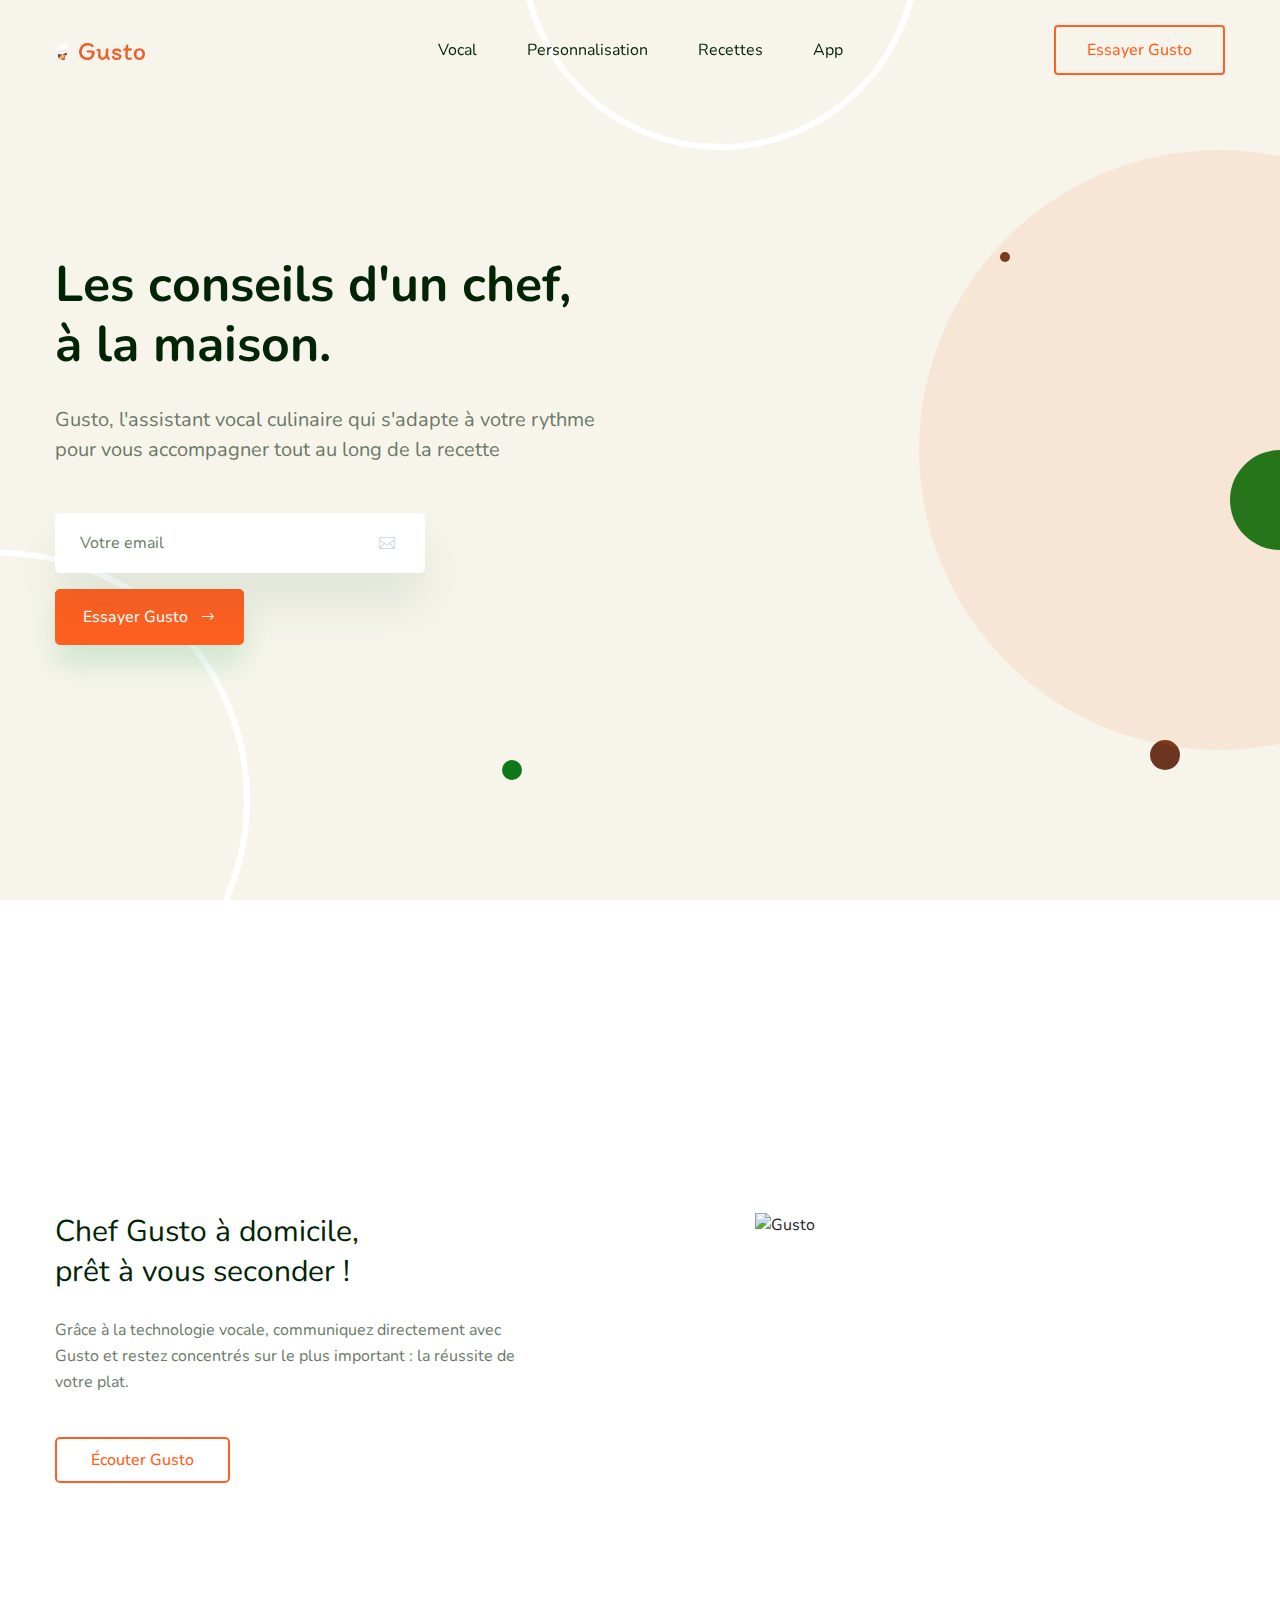
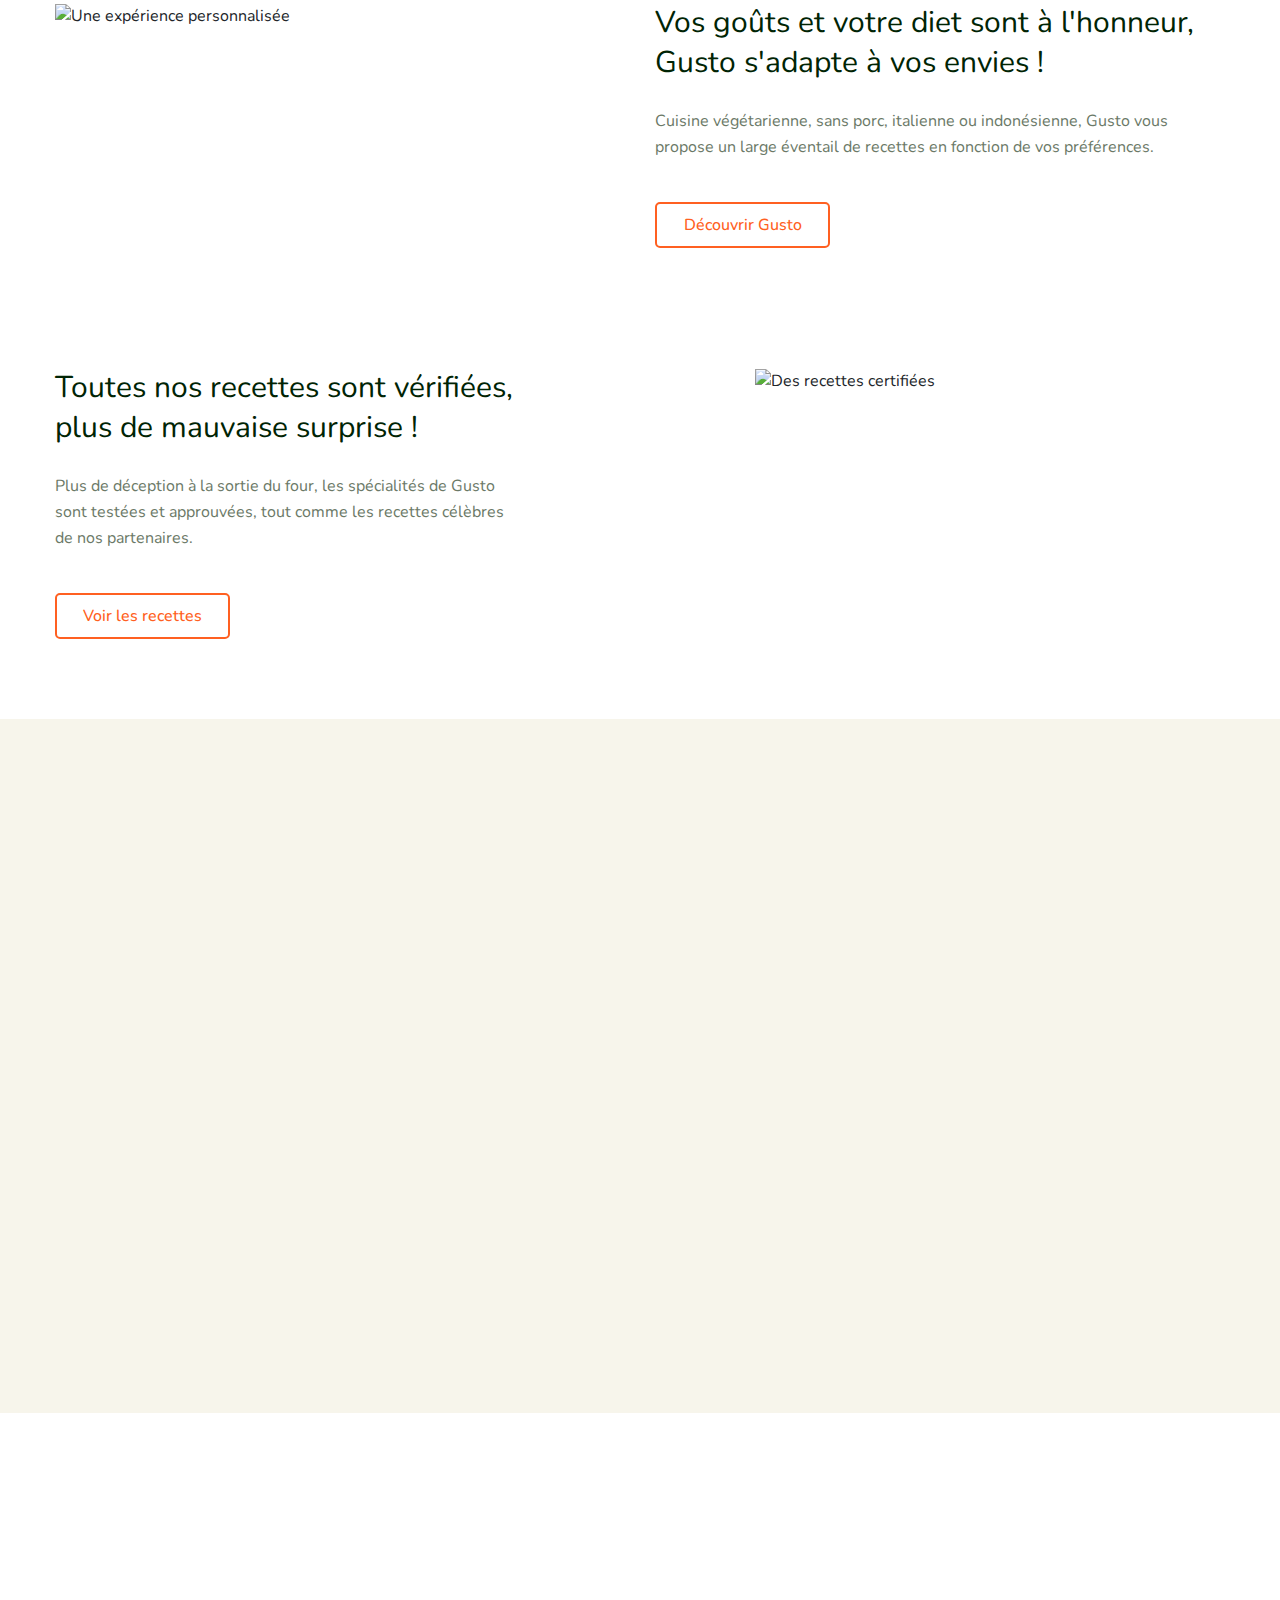
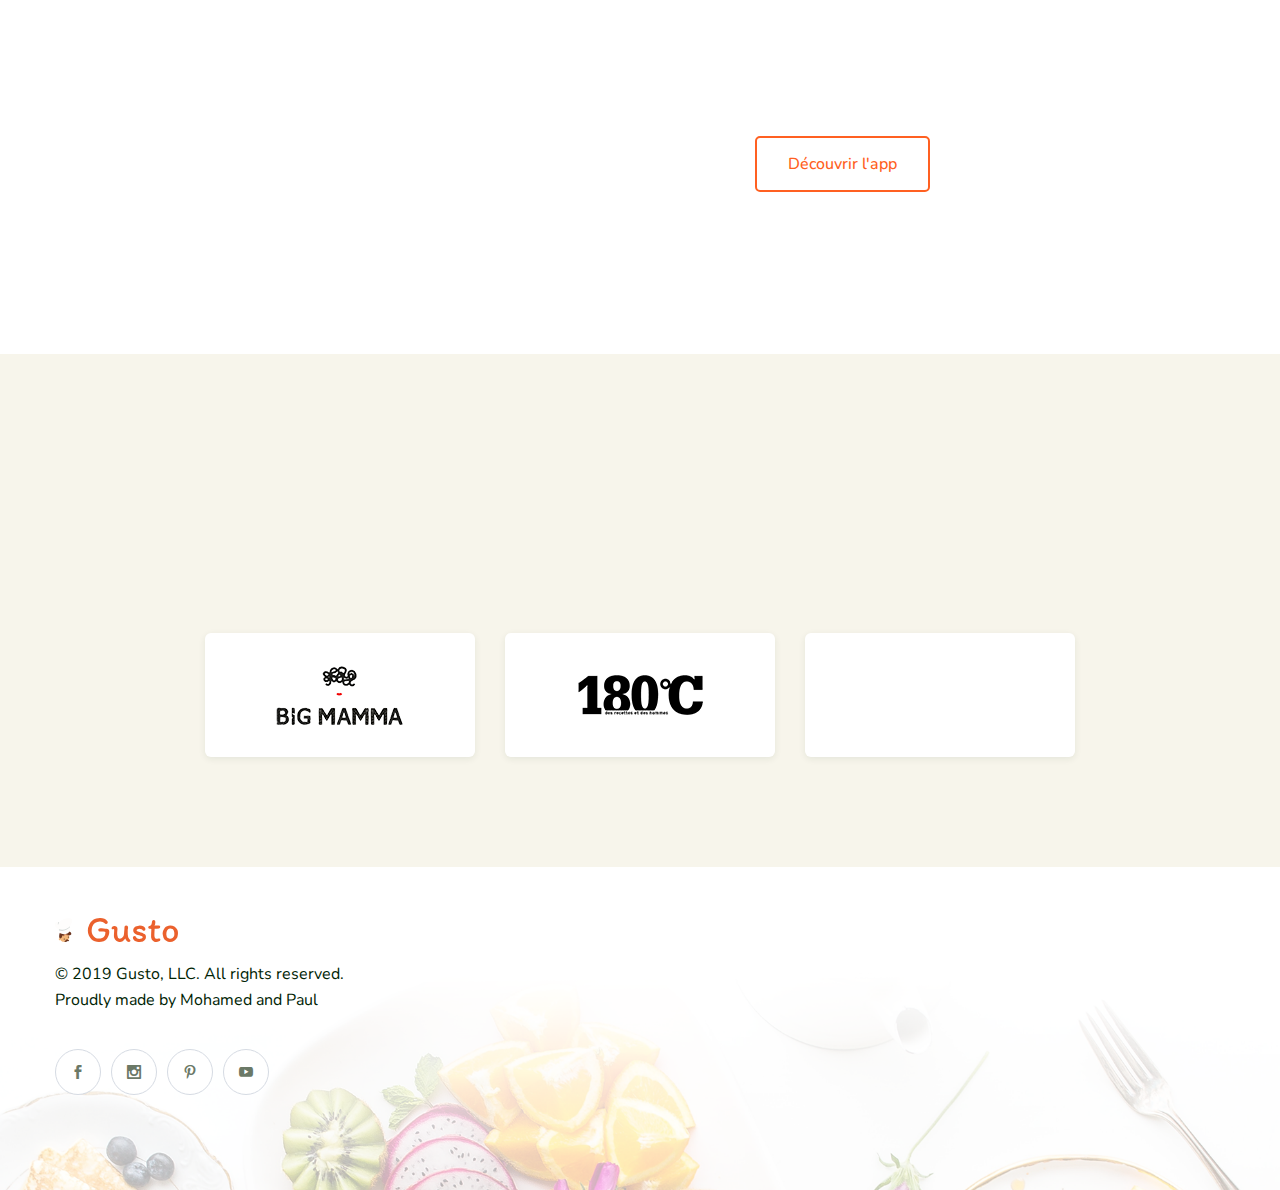
==== commit 78f87856: "Update index.html" ====
--- a/index.html
+++ b/index.html
@@ -33,8 +33,8 @@
                     <div class="col-md-12 col-sm-12 col-12">
                         <nav class="navbar navbar-expand-lg header_nav">
                             <a class="navbar-brand logo" href="#">
-                              <img src="images/Logo-lettres-tête-orange.svg" alt="logo">
-                              <img src="images/Logo-lettres-tête-orange.svg" alt="logo">
+                              <img src="images/Logo-header.svg" alt="logo">
+                              <img src="images/Logo-header.svg" alt="logo">
                             </a>
                             <button class="navbar-toggler oppi_hamburger" type="button" data-toggle="collapse" data-target="#oppi_header_menu" aria-expanded="false">
                                 <span class="bar_icon">
@@ -528,7 +528,7 @@
                             <div class="col-lg-4 col-md-6 col-sm-6 col-12">
                                 <div class="oppi_footer_widget">
                                     <a href="#" class="oppi_footer_logo">
-                                        <img src="images/Logo-lettres-tête-orange.svg" alt="logo">
+                                        <img src="images/Logo-header.svg" alt="logo">
                                     </a>
                                     <p class="footer_para"> © 2019 Gusto, LLC. All rights reserved.<br> Proudly made by Mohamed and Paul </p>
                                     <div class="oppi_footer_social">
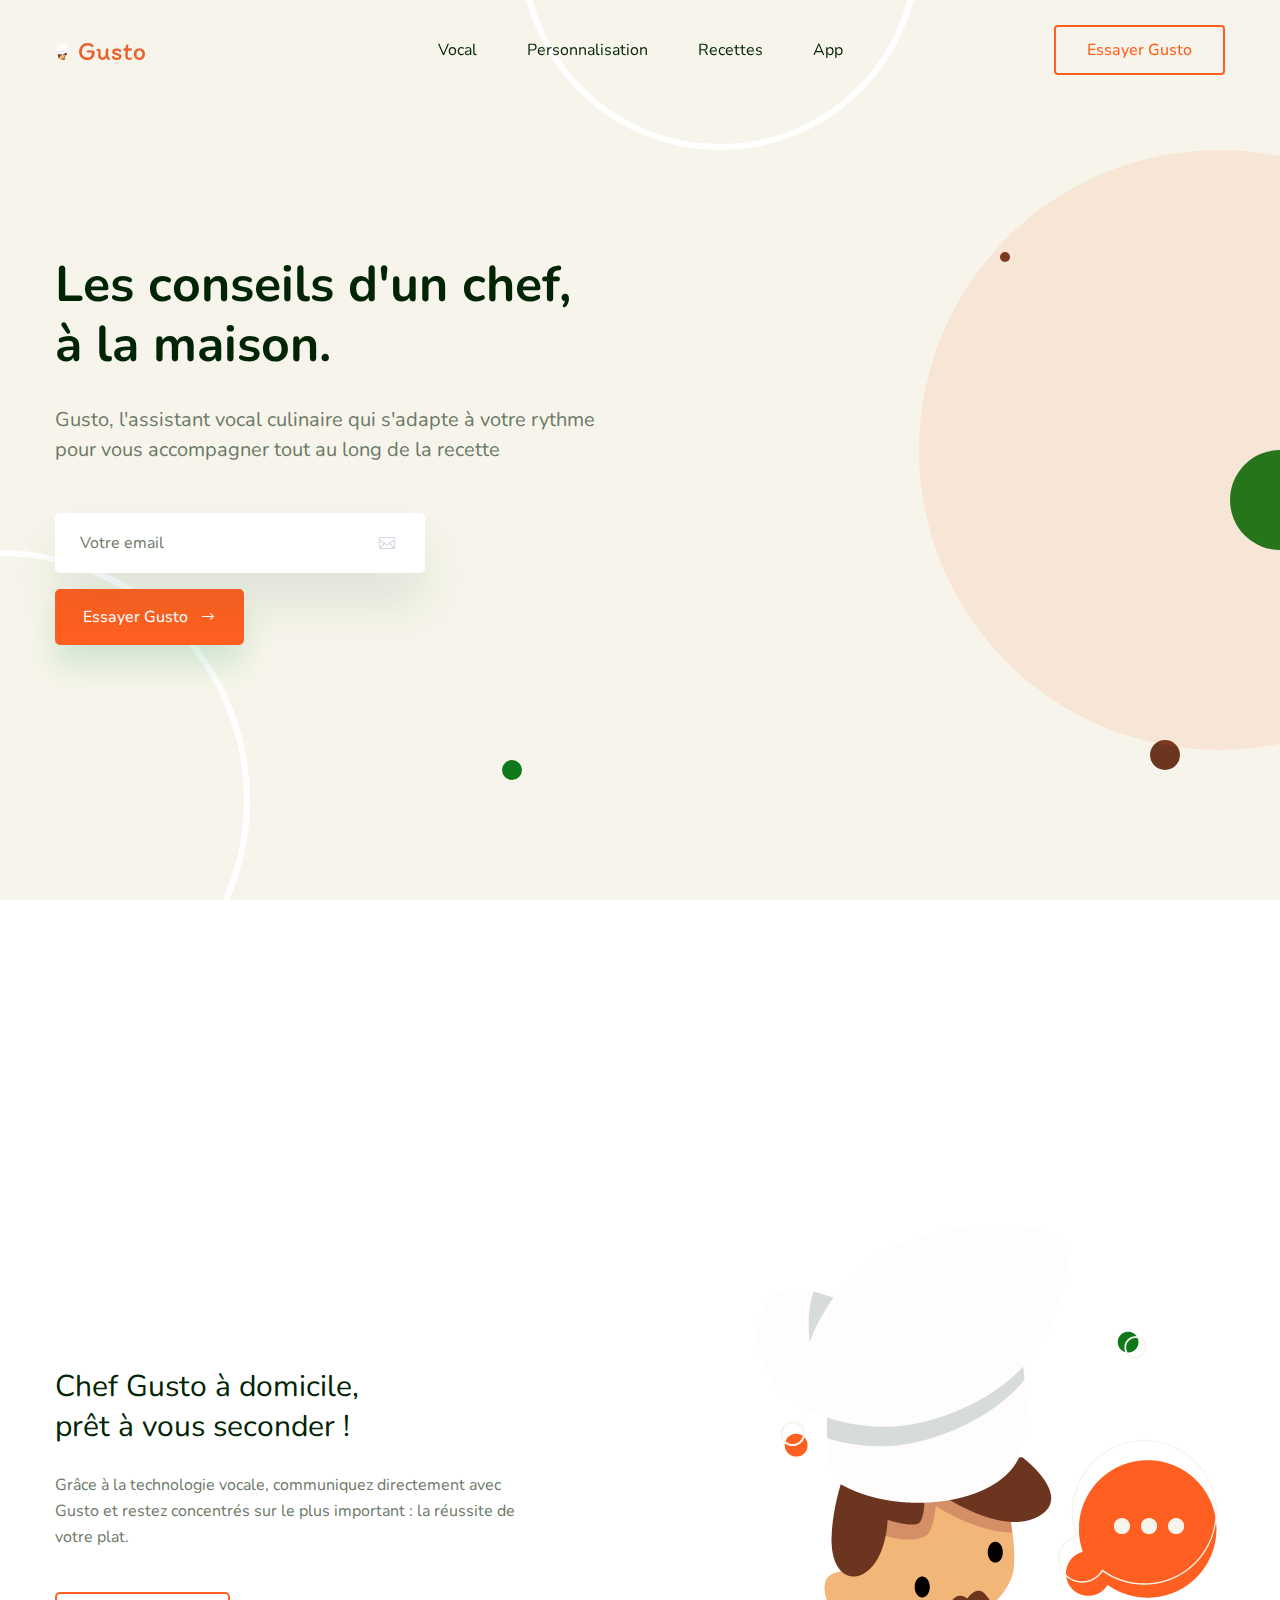
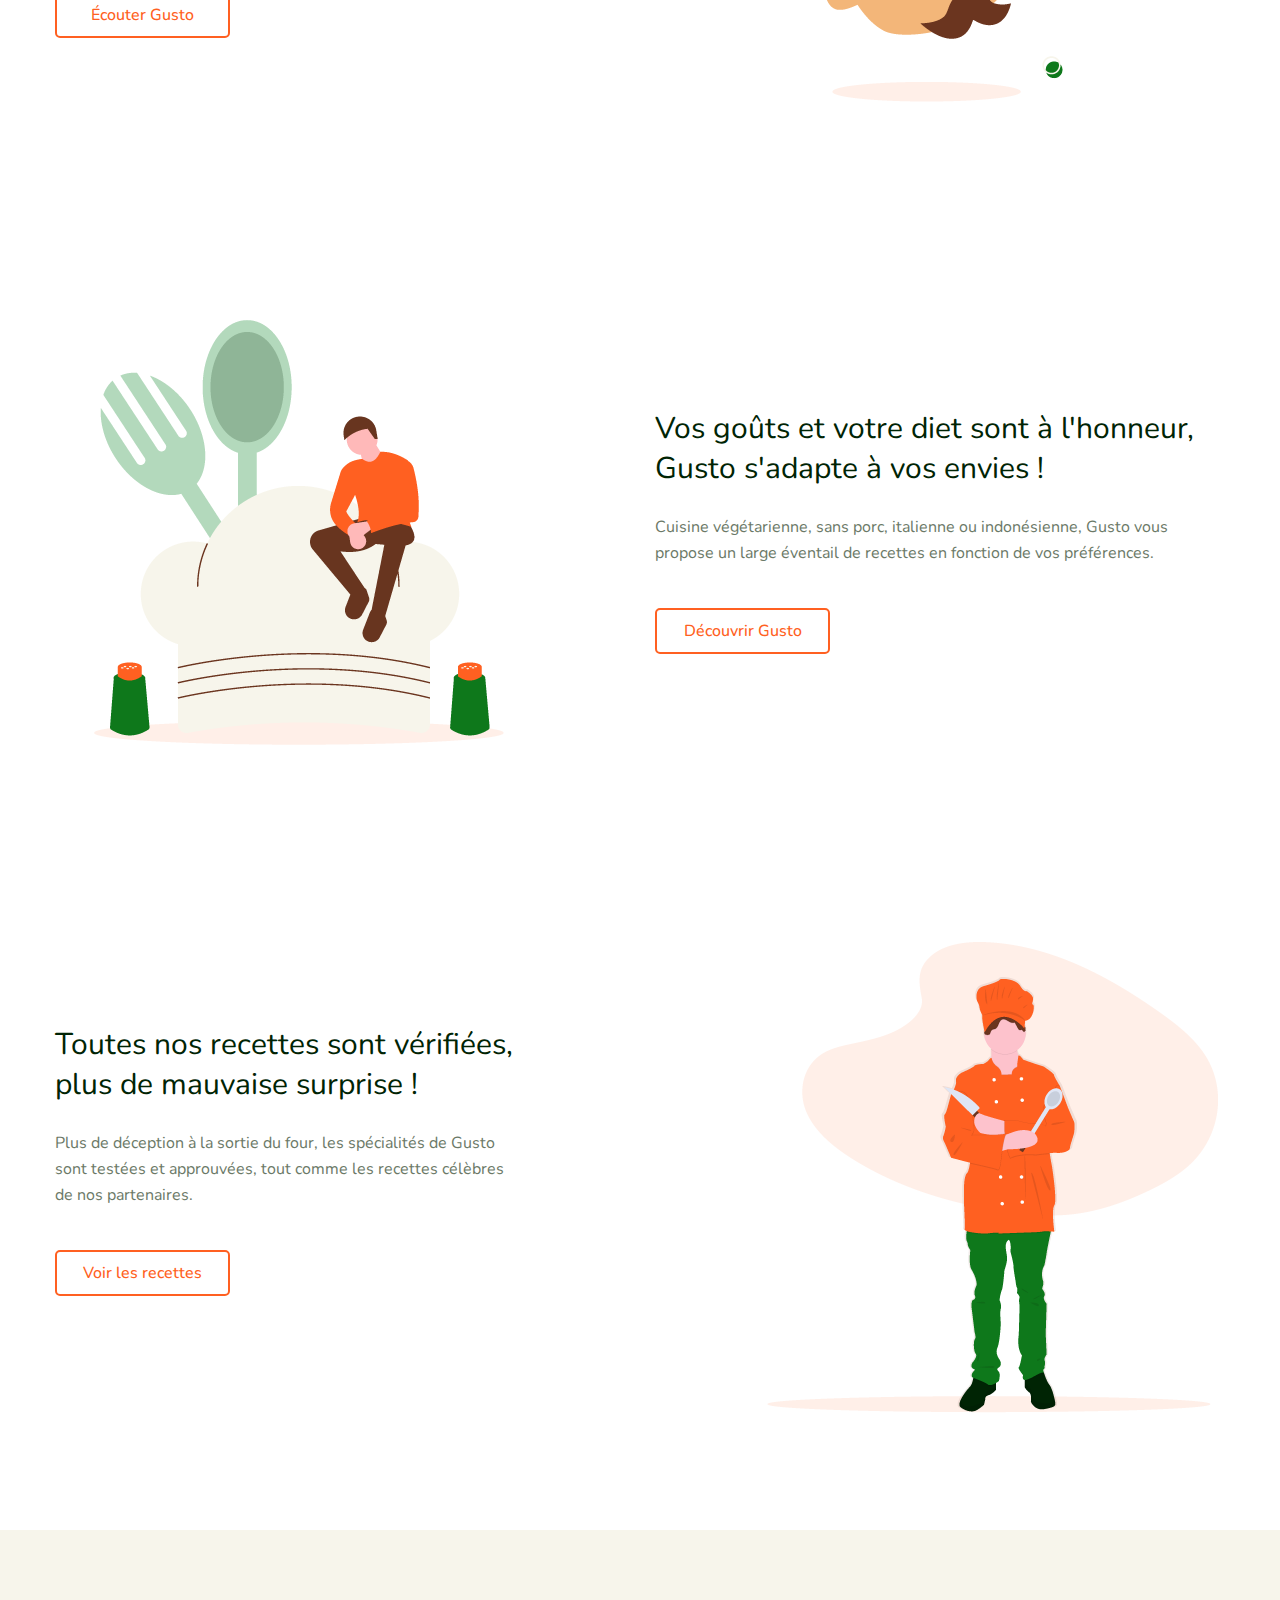
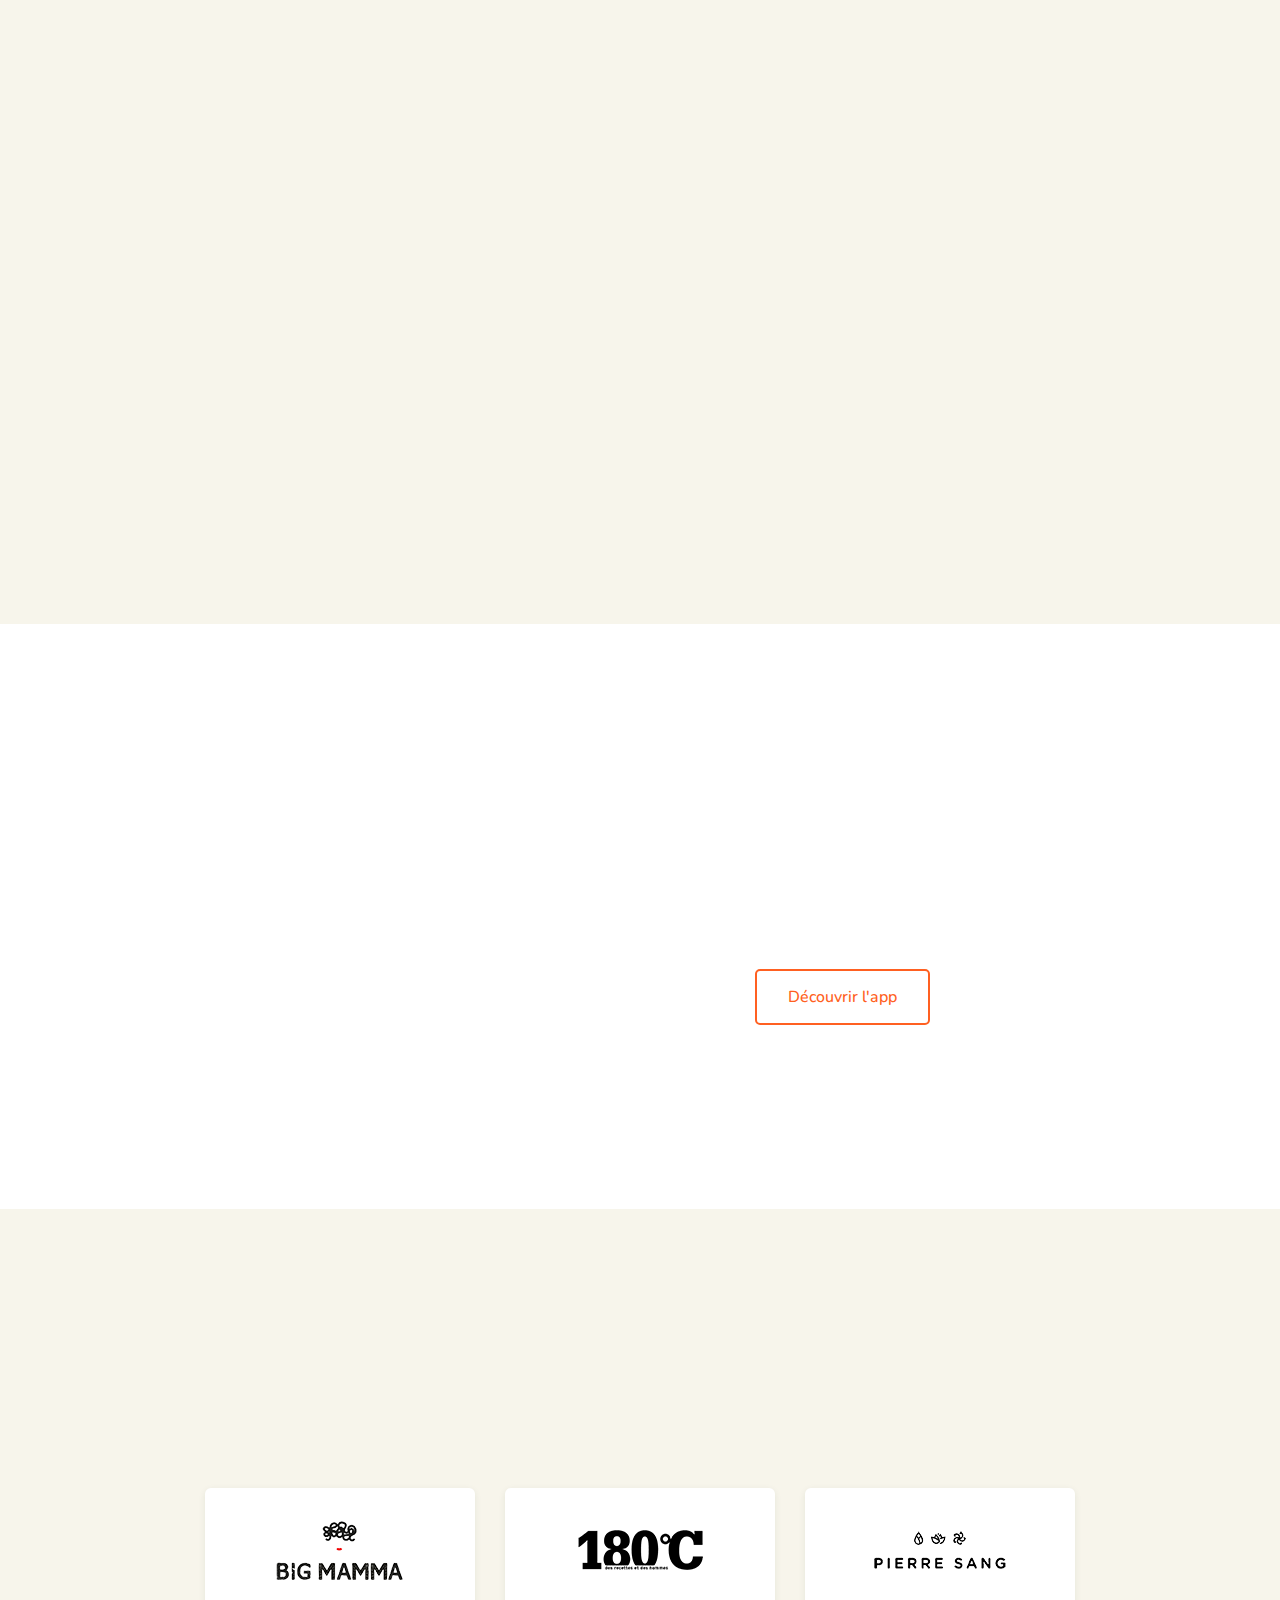
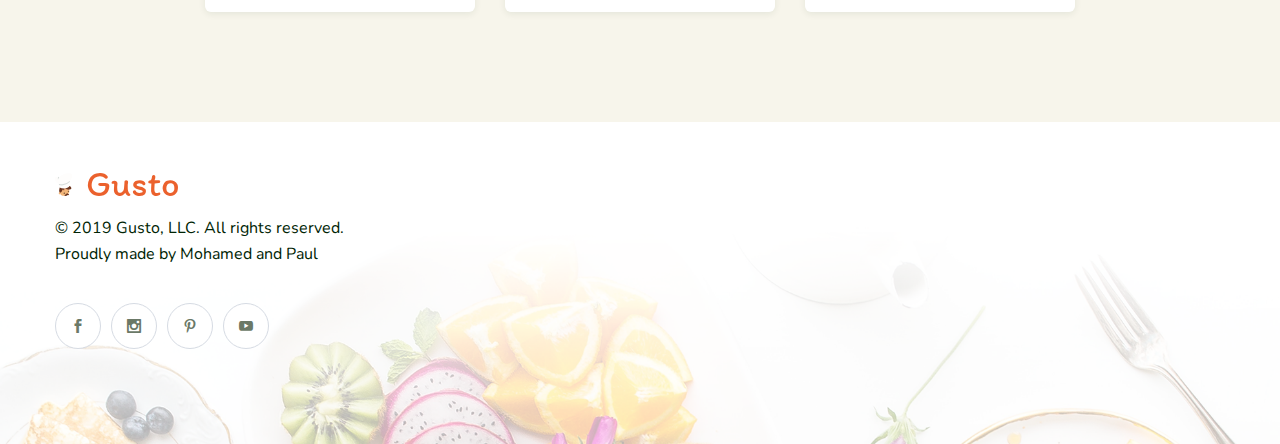
==== commit bdb46d99: "Update index.html" ====
--- a/index.html
+++ b/index.html
@@ -122,7 +122,7 @@
                     </div>
                     <div class="col-lg-6 justify-content-end d-flex">
                         <div class="desh_img">
-                            <div class="wow fadeIn" data-wow-delay="0.6s"><img data-parallax='{"x": 0, "y": -60}' src="images/assiette-banner5.png" alt=""></div>
+                            <div class="wow fadeIn" data-wow-delay="0.6s"><img data-parallax='{"x": 0, "y": -60}' src="images/assiette-banner.png" alt=""></div>
                             <div class="round wow zoomIn"></div>
                         </div>
                     </div>
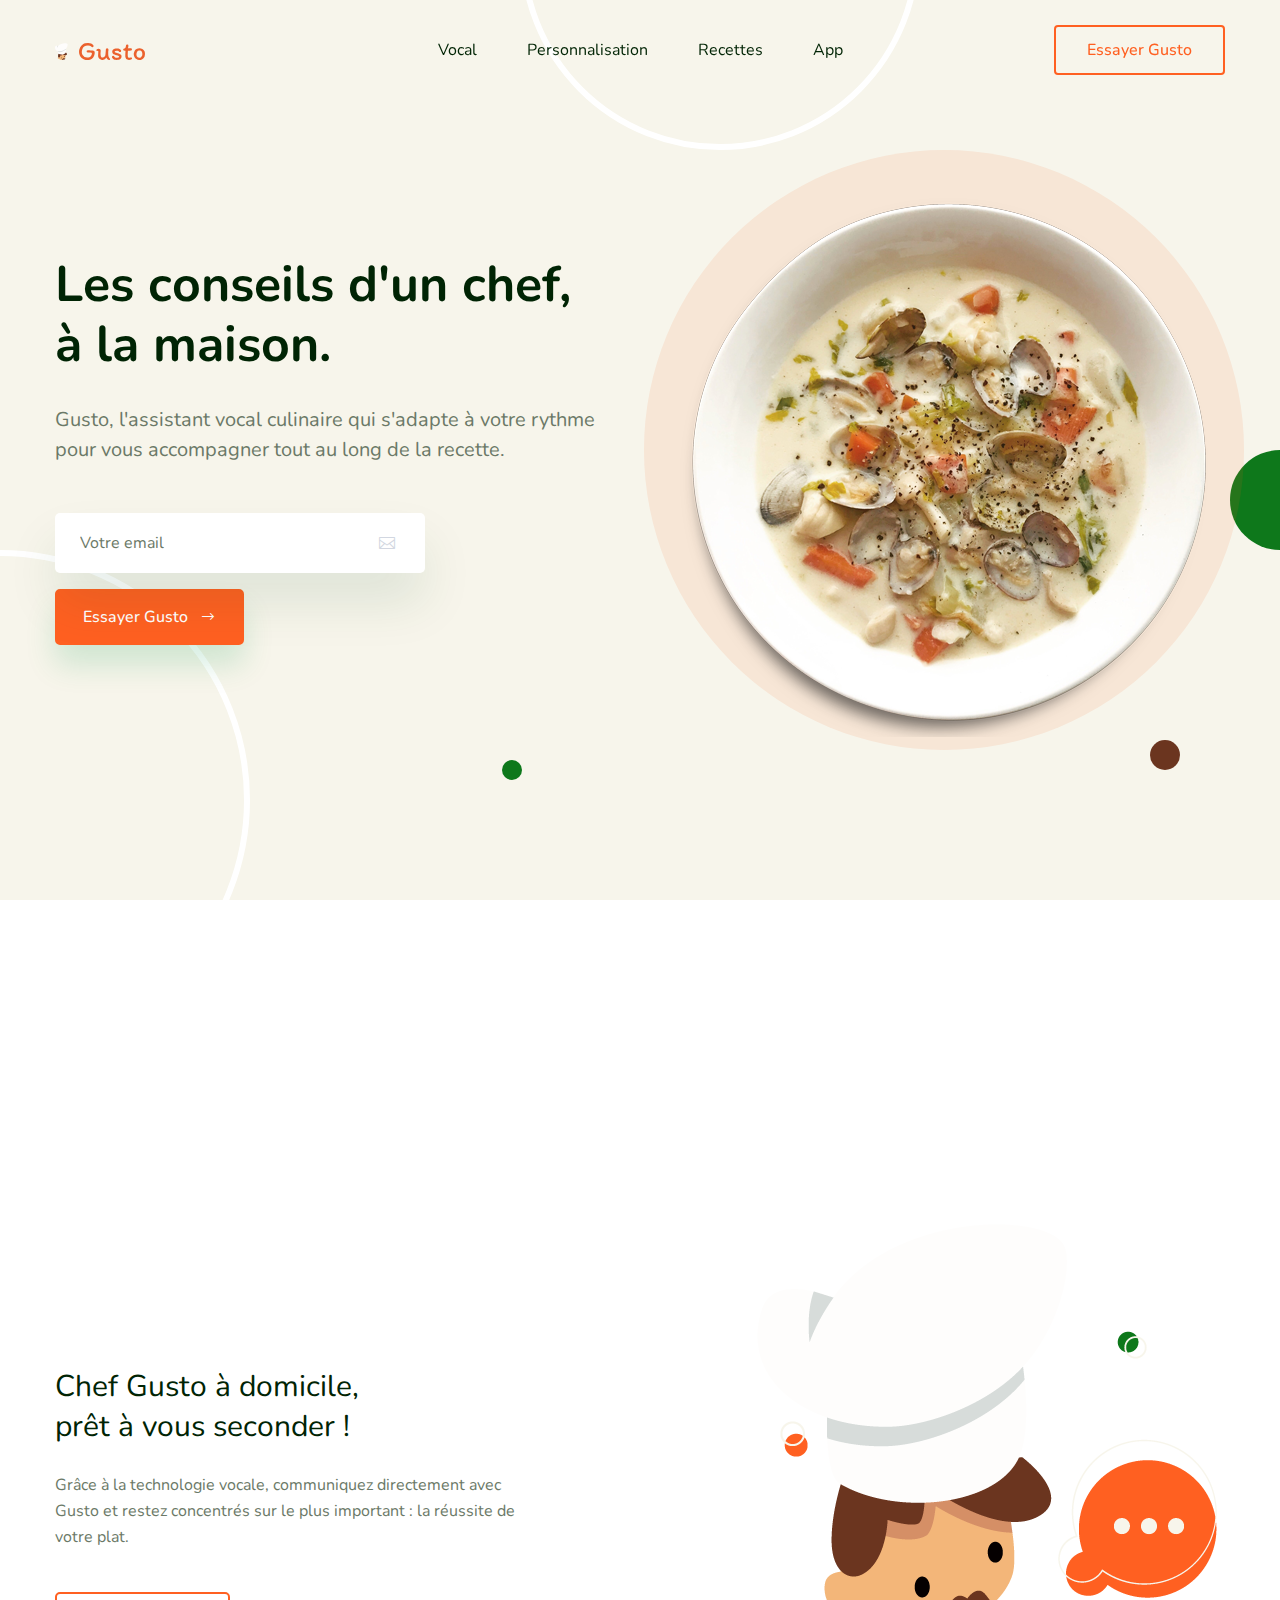
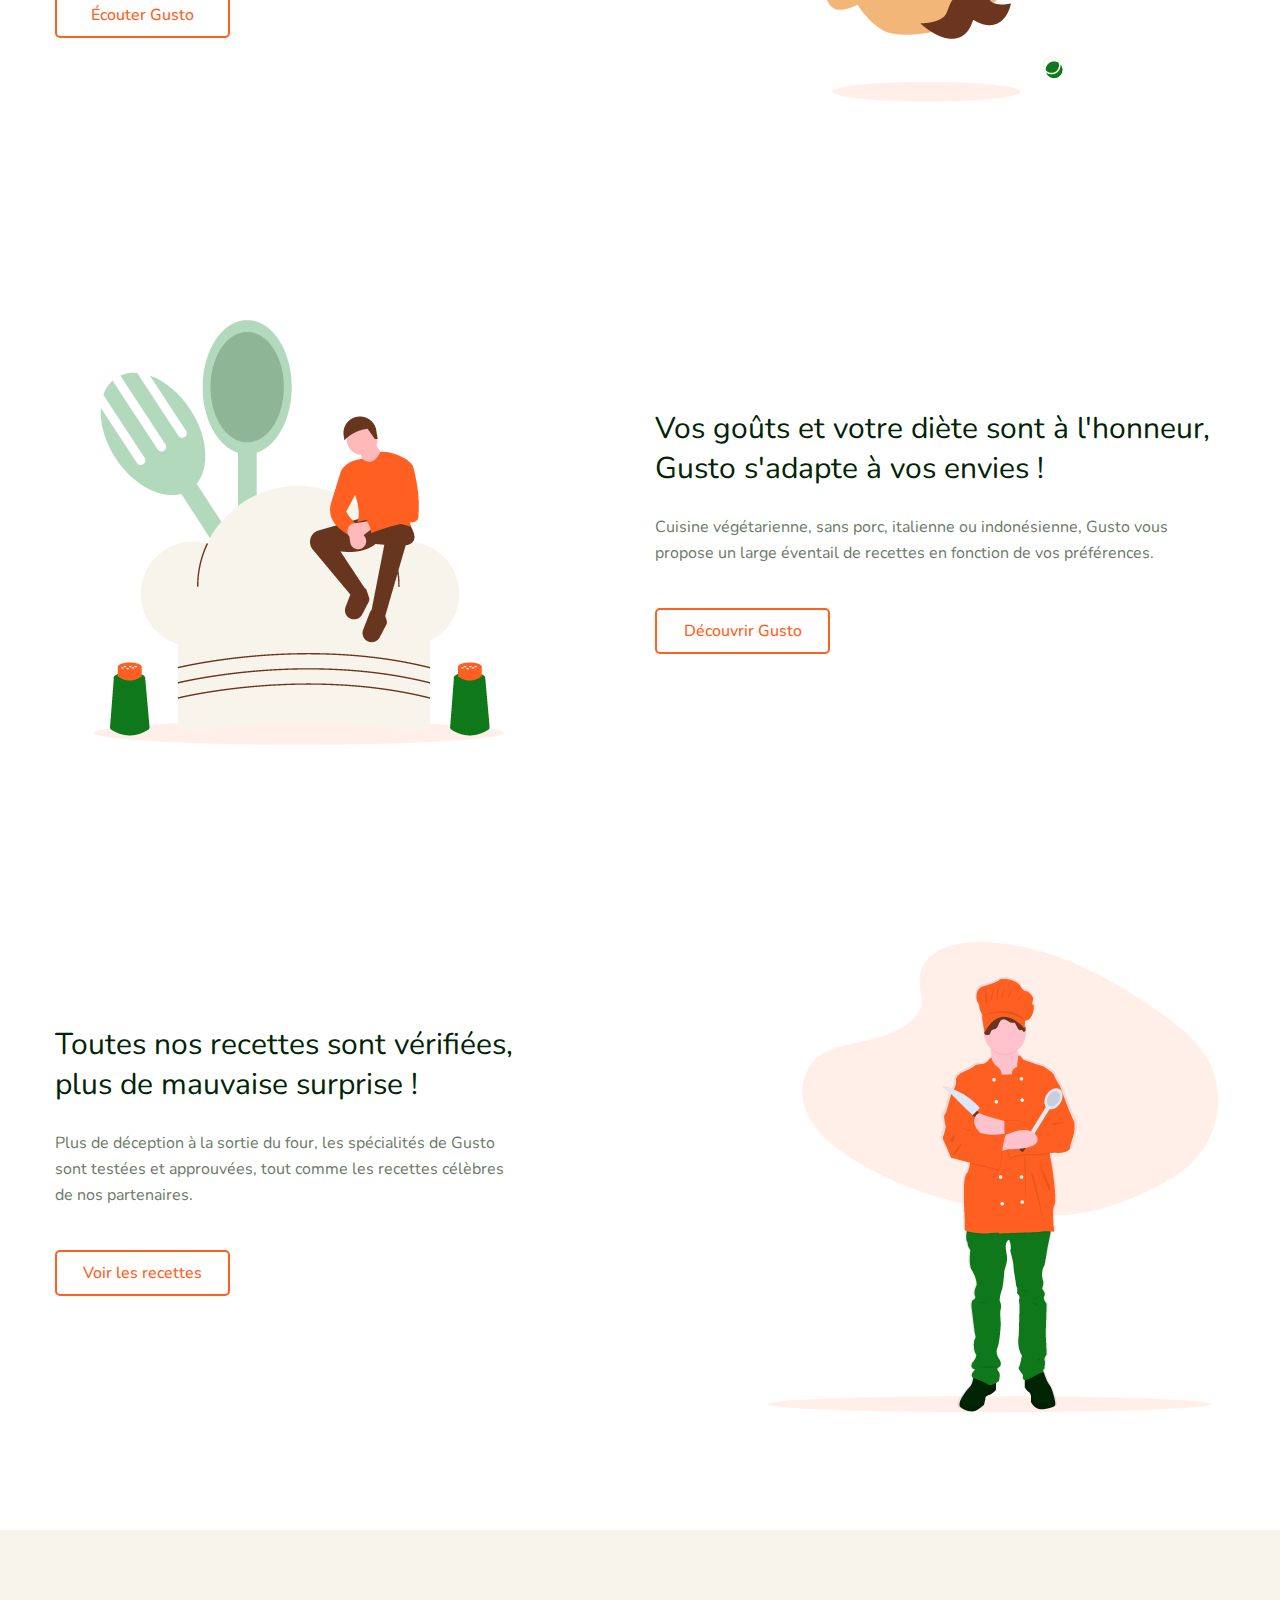
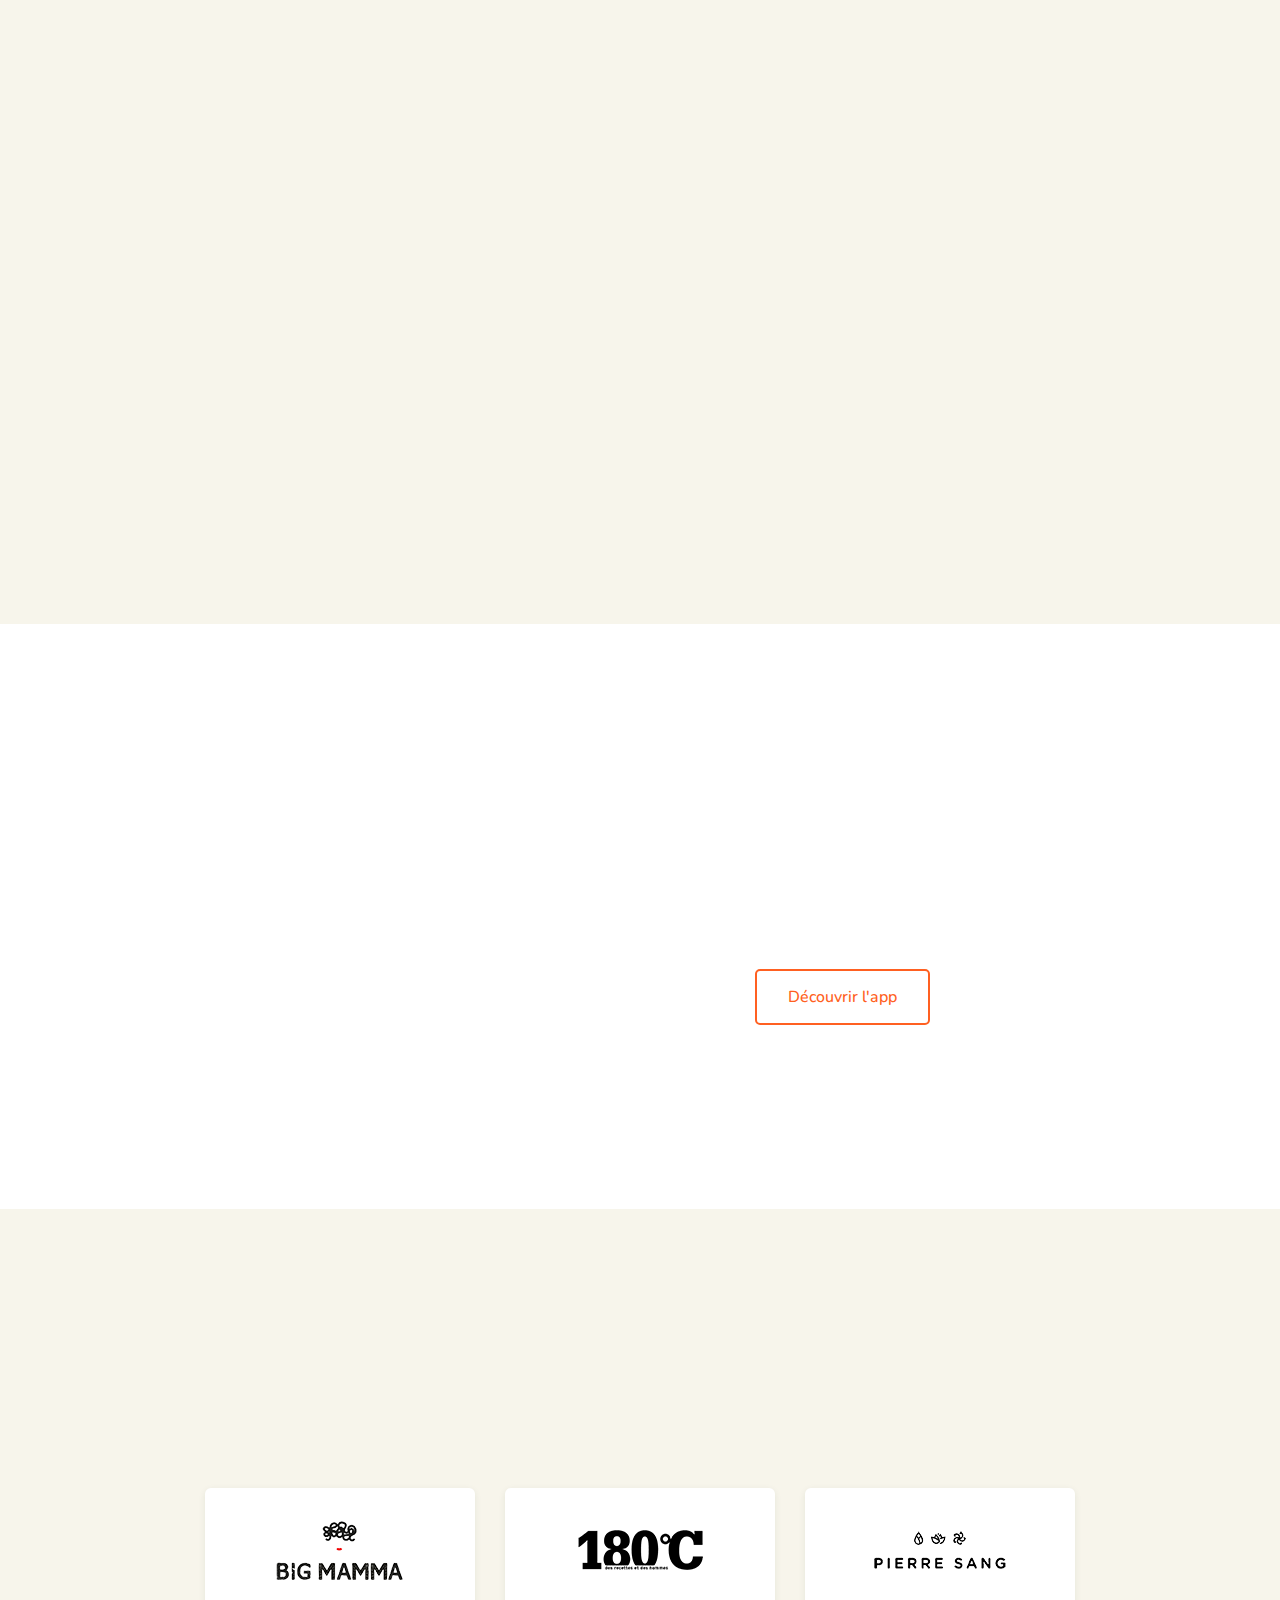
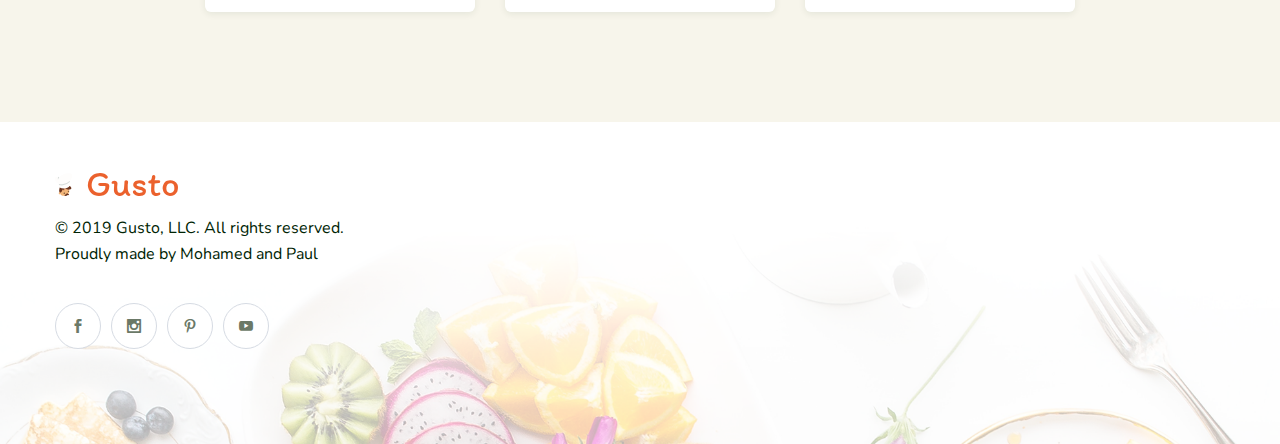
==== commit 1da1abae: "Update index.html" ====
--- a/index.html
+++ b/index.html
@@ -108,7 +108,7 @@
                     <div class="col-lg-6 d-flex align-items-center">
                         <div class="oppi_restaurant_banner_content">
                           <h2 class="wow fadeInUp" data-wow-delay="0.4s">Les conseils d'un chef,<br>à la maison.</h2>
-                          <p class="wow fadeInUp" data-wow-delay="0.6s">Gusto, l'assistant vocal culinaire qui s'adapte à votre rythme pour vous accompagner tout au long de la recette</p>
+                          <p class="wow fadeInUp" data-wow-delay="0.6s">Gusto, l'assistant vocal culinaire qui s'adapte à votre rythme pour vous accompagner tout au long de la recette.</p>
                           <form action="#" class="row coupon_form wow fadeInUp" data-wow-delay="0.8s">
                             <div class="coupon_w">
                                 <div class="form-group">
@@ -158,7 +158,7 @@
                   </div>
                   <div class="col-lg-6 offset-lg-1 d-flex align-items-center">
                       <div class="oppi_restaurent_content">
-                          <h2>Vos goûts et votre diet sont à l'honneur, Gusto s'adapte à vos envies !</h2>
+                          <h2>Vos goûts et votre diète sont à l'honneur, Gusto s'adapte à vos envies !</h2>
                           <p>Cuisine végétarienne, sans porc, italienne ou indonésienne, Gusto vous propose un large éventail de recettes en fonction de vos préférences. </p>
                           <a href="#" class="oppi_dbtn restaurant_btn restaurant_btn_two">Découvrir Gusto</a>
                       </div>
